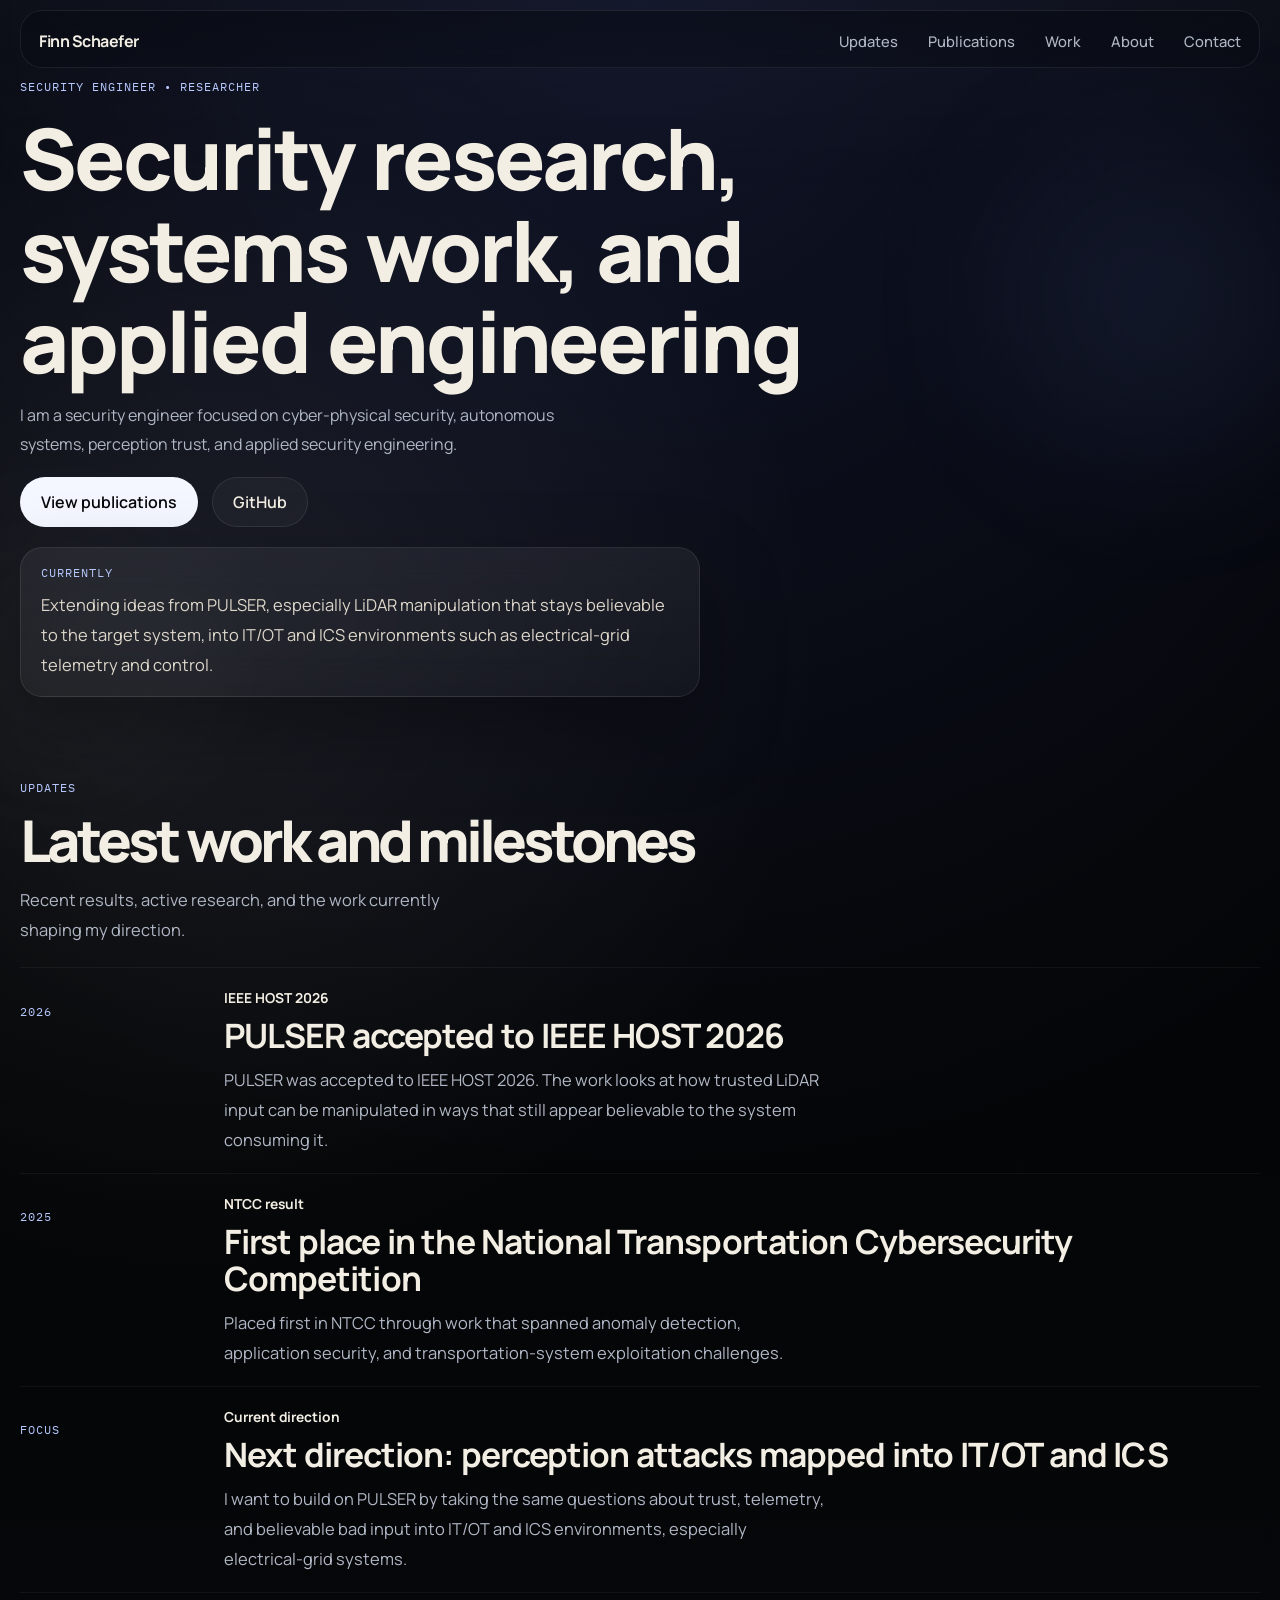
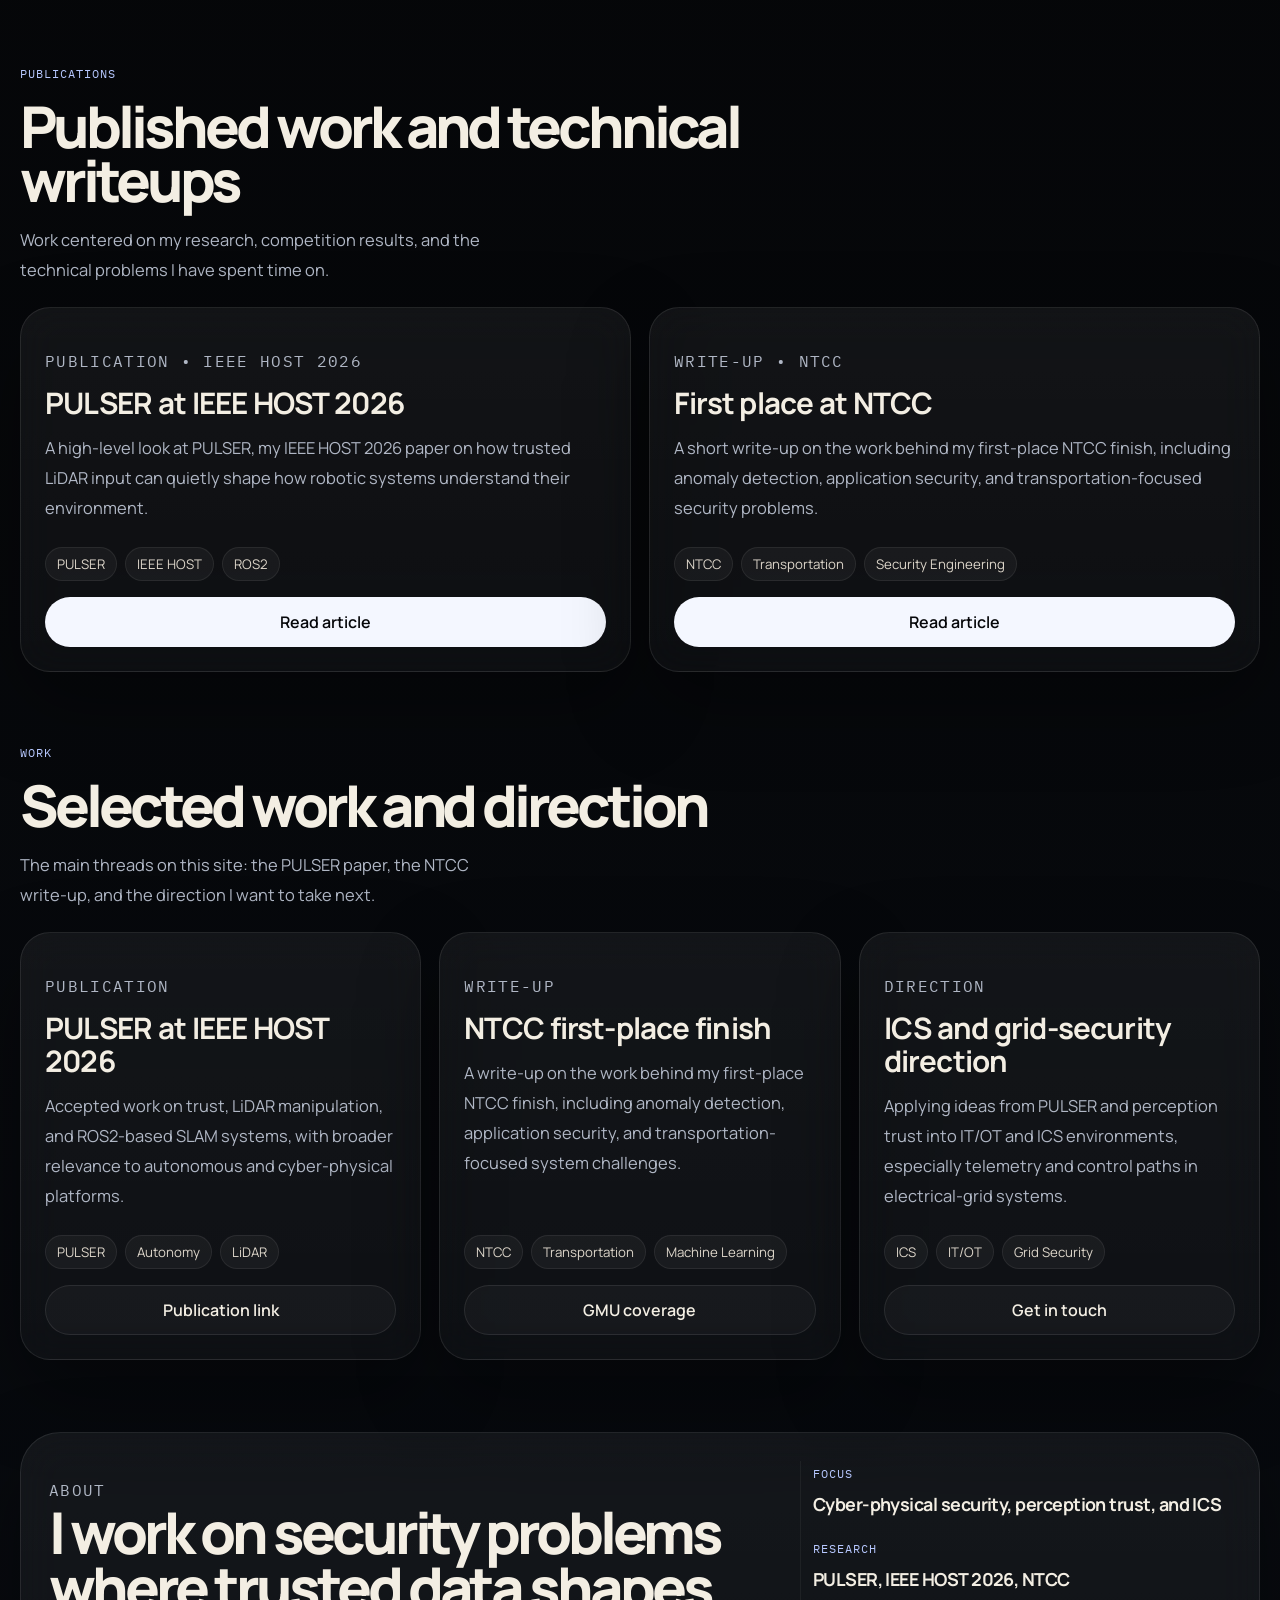
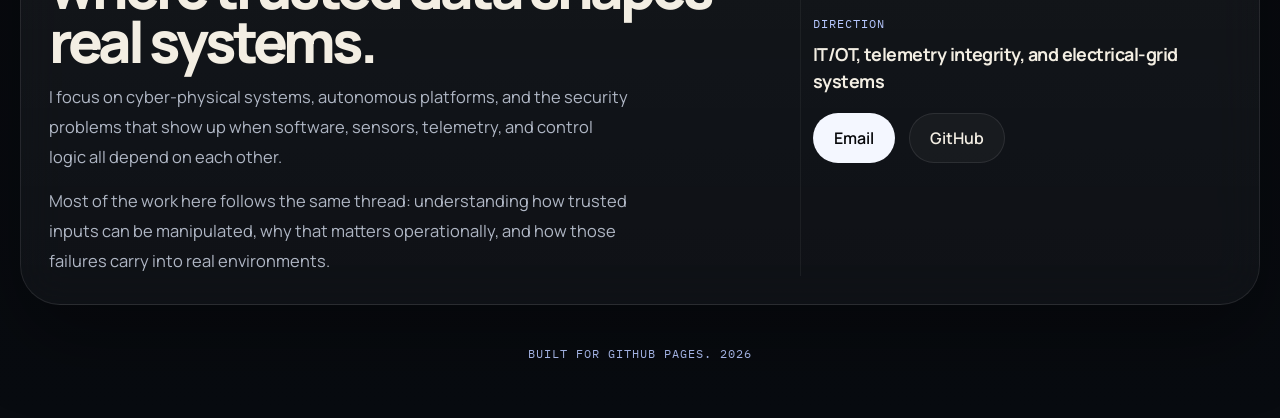
==== index.html @ ecce7f85 "fix!" ====
<!DOCTYPE html>
<html lang="en">
<head>
  <meta charset="UTF-8">
  <meta name="viewport" content="width=device-width, initial-scale=1.0">
  <meta
    name="description"
    content="Finn Schaefer publishes work on cyber-physical security, autonomous systems, perception trust, and applied security engineering."
  >
  <meta name="theme-color" content="#050608">
  <title>Finn Schaefer</title>
  <link rel="preconnect" href="https://fonts.googleapis.com">
  <link rel="preconnect" href="https://fonts.gstatic.com" crossorigin>
  <link
    href="https://fonts.googleapis.com/css2?family=IBM+Plex+Mono:wght@400;500&amp;family=Manrope:wght@400;500;600;700;800&amp;display=swap"
    rel="stylesheet"
  >
  <link rel="stylesheet" href="styles.css">
</head>
<body>
  <div class="ambient ambient-one" aria-hidden="true"></div>
  <div class="ambient ambient-two" aria-hidden="true"></div>

  <div class="site-shell">
    <header class="site-header">
      <a class="brand" href="#top" aria-label="Finn Schaefer home">Finn Schaefer</a>
      <nav class="site-nav" aria-label="Primary">
        <a href="#updates">Updates</a>
        <a href="#publications">Publications</a>
        <a href="#work">Work</a>
        <a href="#about">About</a>
        <a href="#contact">Contact</a>
      </nav>
    </header>

    <main id="top" tabindex="-1">
      <section class="hero" data-reveal>
        <p class="eyebrow">Security engineer • researcher</p>
        <h1>Security research, systems work, and applied engineering</h1>
        <p class="lede">
          I am a security engineer focused on cyber-physical security, autonomous systems, perception trust,
          and applied security engineering.
        </p>
        <div class="hero-actions">
          <a class="button button-primary" href="#publications">View publications</a>
          <a
            class="button button-secondary"
            href="https://github.com/FinnSchaefer"
            target="_blank"
            rel="noreferrer"
          >
            GitHub
          </a>
        </div>
        <div class="hero-note">
          <span class="hero-note-label">Currently</span>
          <p>Extending ideas from PULSER, especially LiDAR manipulation that stays believable to the target system, into IT/OT and ICS environments such as electrical-grid telemetry and control.</p>
        </div>
      </section>

      <section class="section-block" id="updates" data-reveal>
        <div class="section-intro">
          <p class="eyebrow">Updates</p>
          <h2>Latest work and milestones</h2>
          <p class="section-copy">
            Recent results, active research, and the work currently shaping my direction.
          </p>
        </div>
        <div class="updates-list" id="updates-list" aria-live="polite"></div>
      </section>

      <section class="section-block" id="publications" data-reveal>
        <div class="section-intro">
          <p class="eyebrow">Publications</p>
          <h2>Published work and technical writeups</h2>
          <p class="section-copy">
            Work centered on my research, competition results, and the technical problems I have spent time on.
          </p>
        </div>
        <div class="posts-grid" id="posts-list"></div>
      </section>

      <section class="section-block" id="work" data-reveal>
        <div class="section-intro">
          <p class="eyebrow">Work</p>
          <h2>Selected work and direction</h2>
          <p class="section-copy">
            The main threads on this site: the PULSER paper, the NTCC write-up, and the direction I want to take next.
          </p>
        </div>
        <div class="projects-grid" id="projects-list"></div>
      </section>

      <section class="profile-card" id="about" data-reveal>
        <div class="profile-copy">
          <p class="eyebrow">About</p>
          <h2>I work on security problems where trusted data shapes real systems.</h2>
          <p>
            I focus on cyber-physical systems, autonomous platforms, and the security problems that show up
            when software, sensors, telemetry, and control logic all depend on each other.
          </p>
          <p>
            Most of the work here follows the same thread: understanding how trusted inputs can be manipulated,
            why that matters operationally, and how those failures carry into real environments.
          </p>
        </div>

        <aside class="profile-panel" id="contact">
          <div class="profile-stack">
            <div>
              <span class="stack-label">Focus</span>
              <strong>Cyber-physical security, perception trust, and ICS</strong>
            </div>
            <div>
              <span class="stack-label">Research</span>
              <strong>PULSER, IEEE HOST 2026, NTCC</strong>
            </div>
            <div>
              <span class="stack-label">Direction</span>
              <strong>IT/OT, telemetry integrity, and electrical-grid systems</strong>
            </div>
          </div>
          <div class="contact-actions">
            <a
              class="button button-primary"
              href="mailto:finn@hadronsecurity.com"
            >
              Email
            </a>
            <a class="button button-secondary" href="https://github.com/FinnSchaefer" target="_blank" rel="noreferrer">
              GitHub
            </a>
          </div>
        </aside>
      </section>
    </main>

    <footer class="site-footer">
      <p>Built for GitHub Pages. <span id="year"></span></p>
    </footer>
  </div>

  <dialog class="post-dialog" id="post-dialog">
    <div class="dialog-close-row">
      <button class="dialog-close" id="dialog-close" type="button" aria-label="Close article">Close</button>
    </div>
    <article class="dialog-article">
      <p class="dialog-meta" id="dialog-meta"></p>
      <h3 id="dialog-title"></h3>
      <div id="dialog-body"></div>
      <div class="dialog-actions" id="dialog-actions"></div>
    </article>
  </dialog>

  <script src="script.js"></script>
</body>
</html>
---- styles.css ----
:root {
  color-scheme: dark;
  --bg: #050608;
  --bg-soft: #0b0d11;
  --surface: rgba(255, 255, 255, 0.045);
  --surface-strong: rgba(255, 255, 255, 0.07);
  --line: rgba(255, 255, 255, 0.09);
  --line-soft: rgba(255, 255, 255, 0.05);
  --text: #f3eee3;
  --muted: #b0b7c5;
  --muted-strong: #ddd6ca;
  --accent: #b7c8ff;
  --shadow: 0 32px 80px rgba(0, 0, 0, 0.34);
  --radius: 30px;
  --radius-lg: 40px;
  --max-width: 1120px;
}

* {
  box-sizing: border-box;
}

html {
  scroll-behavior: smooth;
}

body,
button,
input,
textarea,
select {
  -webkit-font-smoothing: antialiased;
  text-rendering: optimizeLegibility;
}

body {
  margin: 0;
  min-height: 100vh;
  background:
    radial-gradient(circle at top center, rgba(100, 123, 255, 0.14), transparent 32%),
    radial-gradient(circle at 15% 18%, rgba(255, 255, 255, 0.08), transparent 20%),
    linear-gradient(180deg, #020304 0%, #050608 40%, #080b10 100%);
  color: var(--text);
  font-family: "Manrope", sans-serif;
}

body::before {
  content: "";
  position: fixed;
  inset: 0;
  background: linear-gradient(180deg, rgba(255, 255, 255, 0.025), transparent 22%);
  pointer-events: none;
}

a,
button {
  transition:
    transform 180ms ease,
    background-color 180ms ease,
    border-color 180ms ease,
    color 180ms ease,
    box-shadow 180ms ease,
    opacity 180ms ease;
}

:focus-visible {
  outline: 2px solid var(--accent);
  outline-offset: 4px;
}

section,
aside,
main {
  scroll-margin-top: 88px;
}

.ambient {
  position: fixed;
  z-index: 0;
  border-radius: 999px;
  filter: blur(80px);
  pointer-events: none;
  opacity: 0.5;
}

.ambient-one {
  top: 140px;
  right: -40px;
  width: 320px;
  height: 320px;
  background: rgba(116, 144, 255, 0.16);
}

.ambient-two {
  top: 520px;
  left: -80px;
  width: 280px;
  height: 280px;
  background: rgba(255, 255, 255, 0.08);
}

.site-shell {
  position: relative;
  z-index: 1;
  width: min(calc(100% - 40px), 1280px);
  margin: 0 auto;
  padding: 0 0 36px;
}

.site-header {
  position: sticky;
  top: 10px;
  z-index: 20;
  display: flex;
  align-items: center;
  justify-content: space-between;
  gap: 32px;
  padding: 14px 18px 10px;
  margin-bottom: 0;
  background: linear-gradient(180deg, rgba(7, 10, 18, 0.56), rgba(7, 10, 18, 0.34));
  border: 1px solid rgba(255, 255, 255, 0.08);
  border-radius: 22px;
  backdrop-filter: blur(22px);
  -webkit-backdrop-filter: blur(22px);
}

.brand {
  color: var(--text);
  font-size: 1rem;
  font-weight: 700;
  letter-spacing: -0.03em;
  text-decoration: none;
}

.site-nav {
  display: flex;
  flex-wrap: wrap;
  gap: 30px;
  justify-content: flex-end;
  margin-left: auto;
}

.site-nav a {
  color: var(--muted);
  font-size: 0.92rem;
  font-weight: 500;
  padding: 6px 0;
  text-decoration: none;
}

.site-nav a:hover,
.site-nav a:focus-visible {
  color: var(--text);
}

main {
  display: grid;
  gap: 72px;
}

.hero {
  padding: clamp(4px, 1.8vw, 20px) 0 10px;
}

.eyebrow,
.update-date,
.post-meta,
.project-meta,
.dialog-meta,
.stack-label,
.hero-note-label,
.site-footer {
  color: var(--accent);
  font-family: "IBM Plex Mono", monospace;
  font-size: 0.78rem;
  letter-spacing: 0.08em;
  text-transform: uppercase;
}

.eyebrow {
  margin: 0 0 18px;
}

.hero h1,
.section-intro h2,
.profile-copy h2 {
  margin: 0;
  letter-spacing: -0.07em;
  line-height: 0.94;
  font-weight: 800;
}

.hero h1 {
  max-width: 14.5ch;
  font-size: clamp(2.9rem, 7.4vw, 5.3rem);
  line-height: 1.08;
  letter-spacing: -0.035em;
  word-spacing: 0.04em;
}

.lede,
.section-copy,
.profile-copy p,
#dialog-body p,
.hero-note p,
.update-copy p,
.post-card p,
.project-card p {
  color: var(--muted);
  font-size: 1.03rem;
  line-height: 1.82;
}

.lede {
  max-width: 54ch;
  margin: 14px 0 0;
  font-size: 1rem;
}

.hero-actions,
.contact-actions {
  display: flex;
  flex-wrap: wrap;
  gap: 14px;
  margin-top: 18px;
}

.hero-note,
.profile-card,
.post-card,
.project-card,
.post-dialog {
  background: linear-gradient(180deg, rgba(255, 255, 255, 0.055), rgba(255, 255, 255, 0.03));
  border: 1px solid var(--line);
  box-shadow: var(--shadow);
}

.hero-note {
  max-width: 680px;
  margin-top: 20px;
  padding: 16px 20px;
  border-radius: 22px;
  backdrop-filter: blur(20px);
}

.hero-note-label {
  display: block;
  margin-bottom: 10px;
}

.hero-note p {
  margin: 0;
  color: var(--muted-strong);
}

.button,
.post-link,
.project-link,
.dialog-close {
  display: inline-flex;
  align-items: center;
  justify-content: center;
  padding: 13px 20px;
  border: 1px solid transparent;
  border-radius: 999px;
  font: inherit;
  font-weight: 600;
  text-decoration: none;
  cursor: pointer;
}

.button:hover,
.button:focus-visible,
.post-link:hover,
.post-link:focus-visible,
.project-link:hover,
.project-link:focus-visible,
.dialog-close:hover,
.dialog-close:focus-visible {
  transform: translateY(-2px);
}

.button-primary,
.post-link {
  background: #f4f7ff;
  color: #06070a;
}

.button-primary:hover,
.post-link:hover {
  box-shadow: 0 18px 40px rgba(255, 255, 255, 0.12);
}

.button-secondary,
.project-link,
.dialog-close {
  background: rgba(255, 255, 255, 0.035);
  border-color: var(--line);
  color: var(--text);
}

.section-block {
  display: grid;
  gap: 22px;
}

.section-intro {
  max-width: 720px;
}

.section-intro h2,
.profile-copy h2 {
  font-size: clamp(2rem, 4.8vw, 3.6rem);
}

.section-copy {
  margin: 18px 0 0;
  max-width: 46ch;
}

.updates-list {
  display: grid;
}

.update-item {
  display: grid;
  grid-template-columns: 180px minmax(0, 1fr);
  gap: 24px;
  padding: 18px 0;
  border-top: 1px solid var(--line-soft);
}

.update-item:last-child {
  border-bottom: 1px solid var(--line-soft);
}

.update-date {
  padding-top: 4px;
}

.update-copy h3,
.post-card h3,
.project-card h3 {
  margin: 0;
  letter-spacing: -0.028em;
  line-height: 1.12;
  word-spacing: 0.015em;
}

.update-label {
  display: inline-block;
  margin-bottom: 10px;
  color: var(--text);
  font-size: 0.86rem;
  font-weight: 700;
}

.update-copy h3 {
  font-size: clamp(1.45rem, 2.8vw, 2.1rem);
}

.update-copy p {
  max-width: 60ch;
  margin: 10px 0 0;
}

.posts-grid,
.projects-grid {
  display: grid;
  gap: 18px;
}

.posts-grid {
  grid-template-columns: repeat(2, minmax(0, 1fr));
}

.projects-grid {
  grid-template-columns: repeat(3, minmax(0, 1fr));
}

.post-card,
.project-card {
  display: flex;
  flex-direction: column;
  justify-content: space-between;
  min-height: 270px;
  padding: 24px;
  border-radius: var(--radius);
  backdrop-filter: blur(20px);
}

.post-card,
.project-card-link {
  cursor: pointer;
}

.post-card:hover,
.post-card:focus-visible,
.project-card-link:hover,
.project-card-link:focus-visible {
  border-color: rgba(255, 255, 255, 0.16);
  transform: translateY(-2px);
}

.post-card h3,
.project-card h3 {
  margin-top: 10px;
  font-size: 1.85rem;
}

.post-card p,
.project-card p {
  margin: 14px 0 0;
}

.post-footer,
.project-footer {
  display: grid;
  gap: 16px;
  margin-top: 24px;
}

.post-tags,
.project-tags {
  display: flex;
  flex-wrap: wrap;
  gap: 8px;
}

.post-tags span,
.project-tags span {
  padding: 7px 11px;
  border-radius: 999px;
  background: rgba(255, 255, 255, 0.045);
  border: 1px solid rgba(255, 255, 255, 0.07);
  color: var(--muted-strong);
  font-size: 0.83rem;
}

.profile-card {
  display: grid;
  grid-template-columns: minmax(0, 1.25fr) minmax(280px, 0.75fr);
  gap: 32px;
  padding: 28px;
  border-radius: var(--radius-lg);
  backdrop-filter: blur(22px);
}

.profile-copy p {
  max-width: 58ch;
  margin: 14px 0 0;
}

.profile-panel {
  padding-left: 12px;
  border-left: 1px solid var(--line-soft);
}

.profile-stack {
  display: grid;
  gap: 18px;
}

.profile-stack strong {
  display: block;
  margin-top: 8px;
  font-size: 1.12rem;
  line-height: 1.5;
  letter-spacing: -0.03em;
}

.site-footer {
  padding: 28px 0 8px;
  text-align: center;
}

.post-dialog {
  width: min(720px, calc(100% - 24px));
  max-height: min(84vh, 900px);
  padding: 0;
  background: #0d1117;
  border: 1px solid rgba(255, 255, 255, 0.1);
  border-radius: 30px;
  box-shadow: 0 36px 90px rgba(0, 0, 0, 0.72);
  overflow: auto;
}

.post-dialog::backdrop {
  background: rgba(3, 4, 7, 0.92);
}

.dialog-close-row {
  display: flex;
  justify-content: flex-end;
  padding: 12px 12px 0;
}

.dialog-article {
  padding: 4px 26px 24px;
}

#dialog-title {
  margin: 0;
  max-width: 14ch;
  font-size: clamp(1.6rem, 3.1vw, 2.45rem);
  line-height: 1.05;
  letter-spacing: -0.05em;
  font-weight: 750;
}

#dialog-body {
  color: var(--muted-strong);
  margin-top: 14px;
}

#dialog-body p {
  margin: 0.82rem 0 0;
  color: var(--muted-strong);
  font-size: 1rem;
  line-height: 1.72;
}

.dialog-actions {
  display: flex;
  justify-content: flex-start;
  margin-top: 20px;
  padding-top: 8px;
}

.dialog-link {
  min-width: 220px;
}

[data-reveal] {
  opacity: 0;
  transform: translateY(24px);
  transition:
    opacity 700ms ease,
    transform 700ms ease;
}

[data-reveal].is-visible {
  opacity: 1;
  transform: translateY(0);
}

@media (max-width: 980px) {
  main {
    gap: 60px;
  }

  .posts-grid,
  .projects-grid,
  .profile-card,
  .update-item {
    grid-template-columns: 1fr;
  }

  .profile-panel {
    padding-left: 0;
    border-left: 0;
    border-top: 1px solid var(--line-soft);
    padding-top: 24px;
  }

  .projects-grid {
    grid-template-columns: repeat(2, minmax(0, 1fr));
  }
}

@media (max-width: 720px) {
  .site-shell {
    width: min(calc(100% - 20px), var(--max-width));
    padding-top: 0;
  }

  .site-header {
    position: relative;
    top: 0;
    display: grid;
    gap: 10px;
    padding: 10px 14px 8px;
    margin-bottom: 12px;
  }

  .brand {
    font-size: 0.96rem;
  }

  .site-nav {
    gap: 10px;
    overflow-x: auto;
    padding: 2px 0 6px;
    scrollbar-width: none;
    flex-wrap: nowrap;
    justify-content: flex-start;
  }

  .site-nav::-webkit-scrollbar {
    display: none;
  }

  .site-nav a {
    white-space: nowrap;
    font-size: 0.84rem;
    padding: 8px 0;
  }

  .hero {
    padding: 10px 0 6px;
  }

  .hero h1 {
    max-width: 11.8ch;
    font-size: clamp(2.45rem, 10.4vw, 3.45rem);
    line-height: 1.06;
    word-spacing: 0.02em;
  }

  .eyebrow,
  .update-date,
  .post-meta,
  .project-meta,
  .dialog-meta,
  .stack-label,
  .hero-note-label,
  .site-footer {
    font-size: 0.72rem;
    letter-spacing: 0.07em;
  }

  .lede,
  .section-copy,
  .profile-copy p,
  #dialog-body p,
  .hero-note p,
  .update-copy p,
  .post-card p,
  .project-card p {
    font-size: 0.96rem;
    line-height: 1.72;
  }

  .hero-actions,
  .contact-actions {
    gap: 10px;
  }

  .hero-actions .button,
  .contact-actions .button {
    width: 100%;
  }

  .section-block {
    gap: 18px;
  }

  .section-intro h2,
  .profile-copy h2 {
    font-size: clamp(1.75rem, 8vw, 2.5rem);
    line-height: 1.02;
  }

  .update-item {
    gap: 10px;
    padding: 14px 0;
  }

  .update-date {
    padding-top: 0;
  }

  .update-copy h3 {
    font-size: 1.28rem;
    line-height: 1.12;
  }

  .posts-grid,
  .projects-grid {
    grid-template-columns: 1fr;
    gap: 14px;
  }

  .post-card,
  .project-card {
    min-height: auto;
  }

  .post-card,
  .project-card,
  .profile-card,
  .hero-note {
    padding: 18px;
    border-radius: 24px;
  }

  .post-card h3,
  .project-card h3 {
    font-size: 1.5rem;
    line-height: 1.08;
  }

  .post-footer,
  .project-footer {
    gap: 14px;
    margin-top: 20px;
  }

  .post-link,
  .project-link {
    width: 100%;
  }

  .profile-card {
    gap: 22px;
  }

  .profile-stack {
    gap: 16px;
  }

  .profile-stack strong {
    font-size: 1rem;
  }

  .dialog-article {
    padding: 4px 20px 20px;
  }

  .dialog-link {
    width: 100%;
  }
}

@media (max-width: 460px) {
  .site-shell {
    width: min(calc(100% - 16px), var(--max-width));
  }

  .hero h1 {
    font-size: clamp(2.2rem, 10vw, 3rem);
  }

  .button,
  .post-link,
  .project-link,
  .dialog-close {
    padding: 12px 16px;
  }

  .post-tags span,
  .project-tags span {
    font-size: 0.78rem;
    padding: 6px 10px;
  }

  .post-dialog {
    width: min(100% - 12px, 720px);
    border-radius: 22px;
  }
}

@media (prefers-reduced-motion: reduce) {
  html {
    scroll-behavior: auto;
  }

  *,
  *::before,
  *::after {
    animation: none !important;
    transition: none !important;
  }

  [data-reveal] {
    opacity: 1;
    transform: none;
  }
}
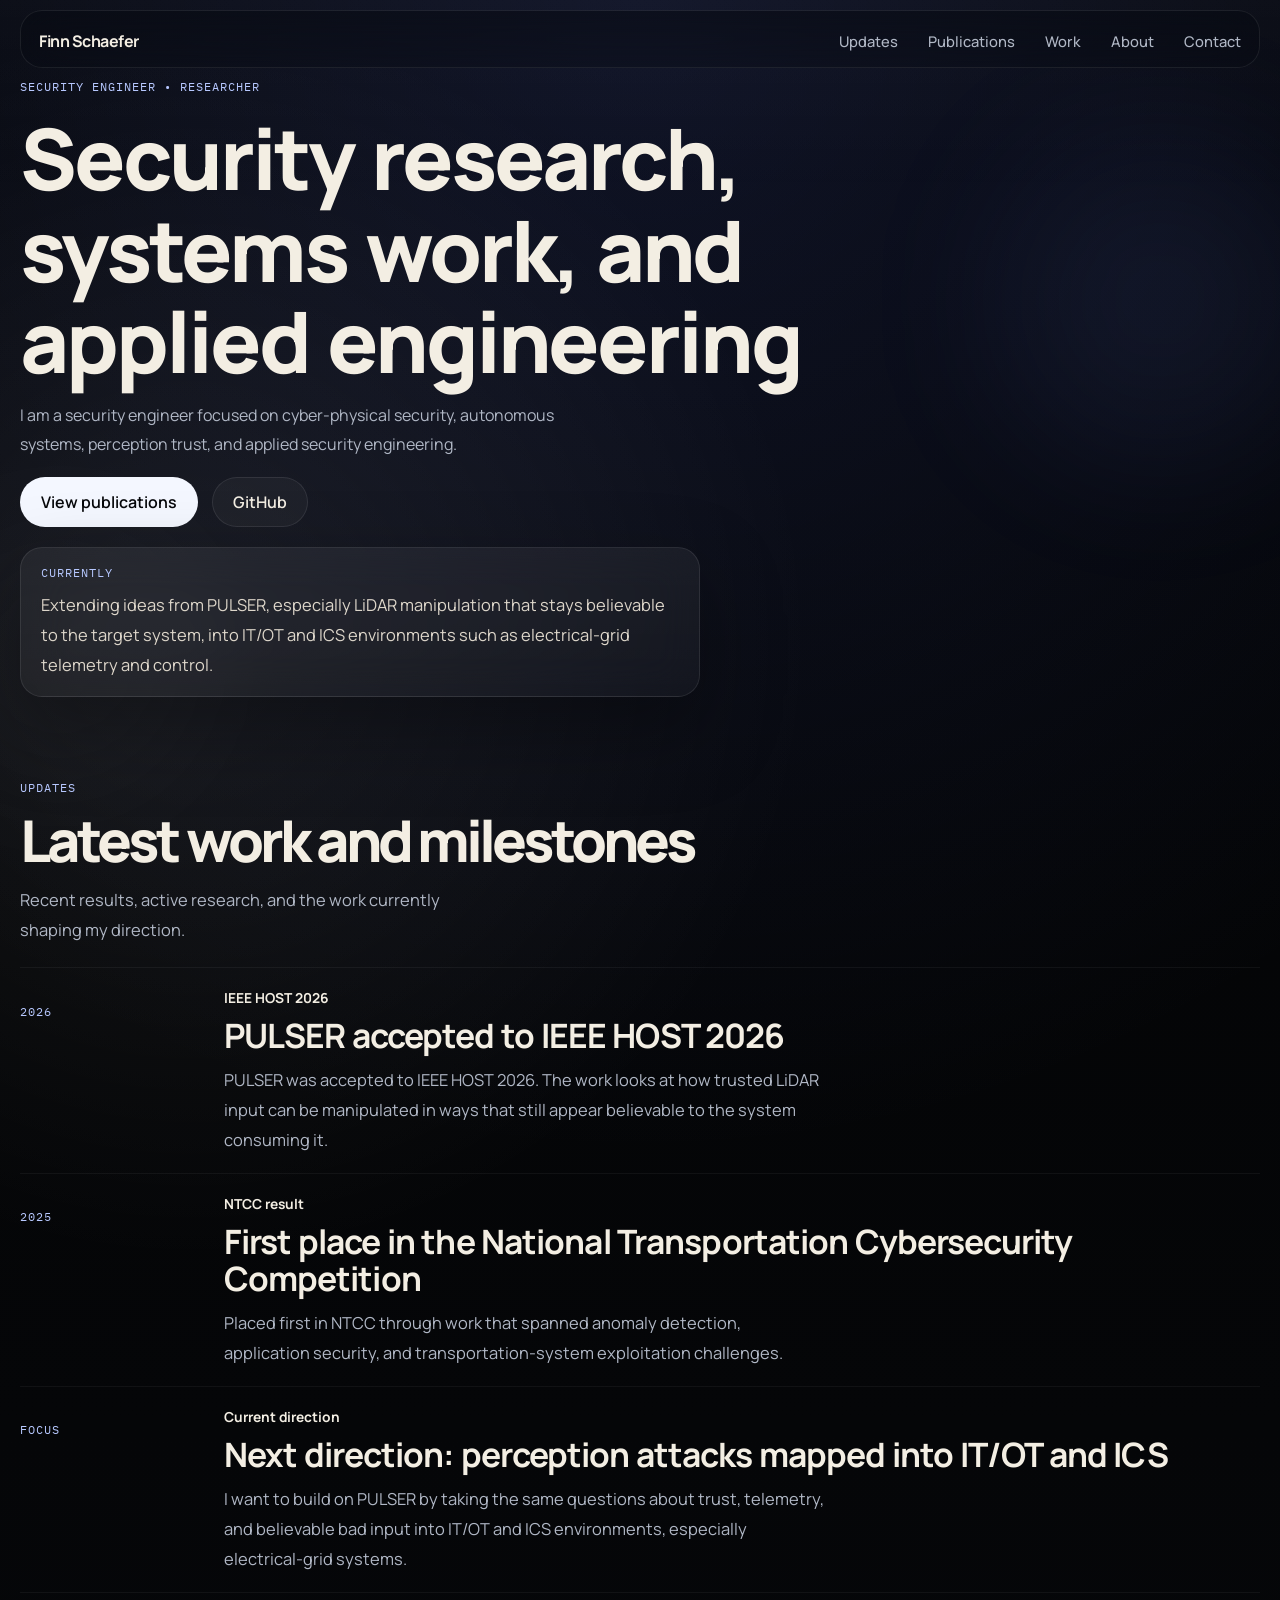
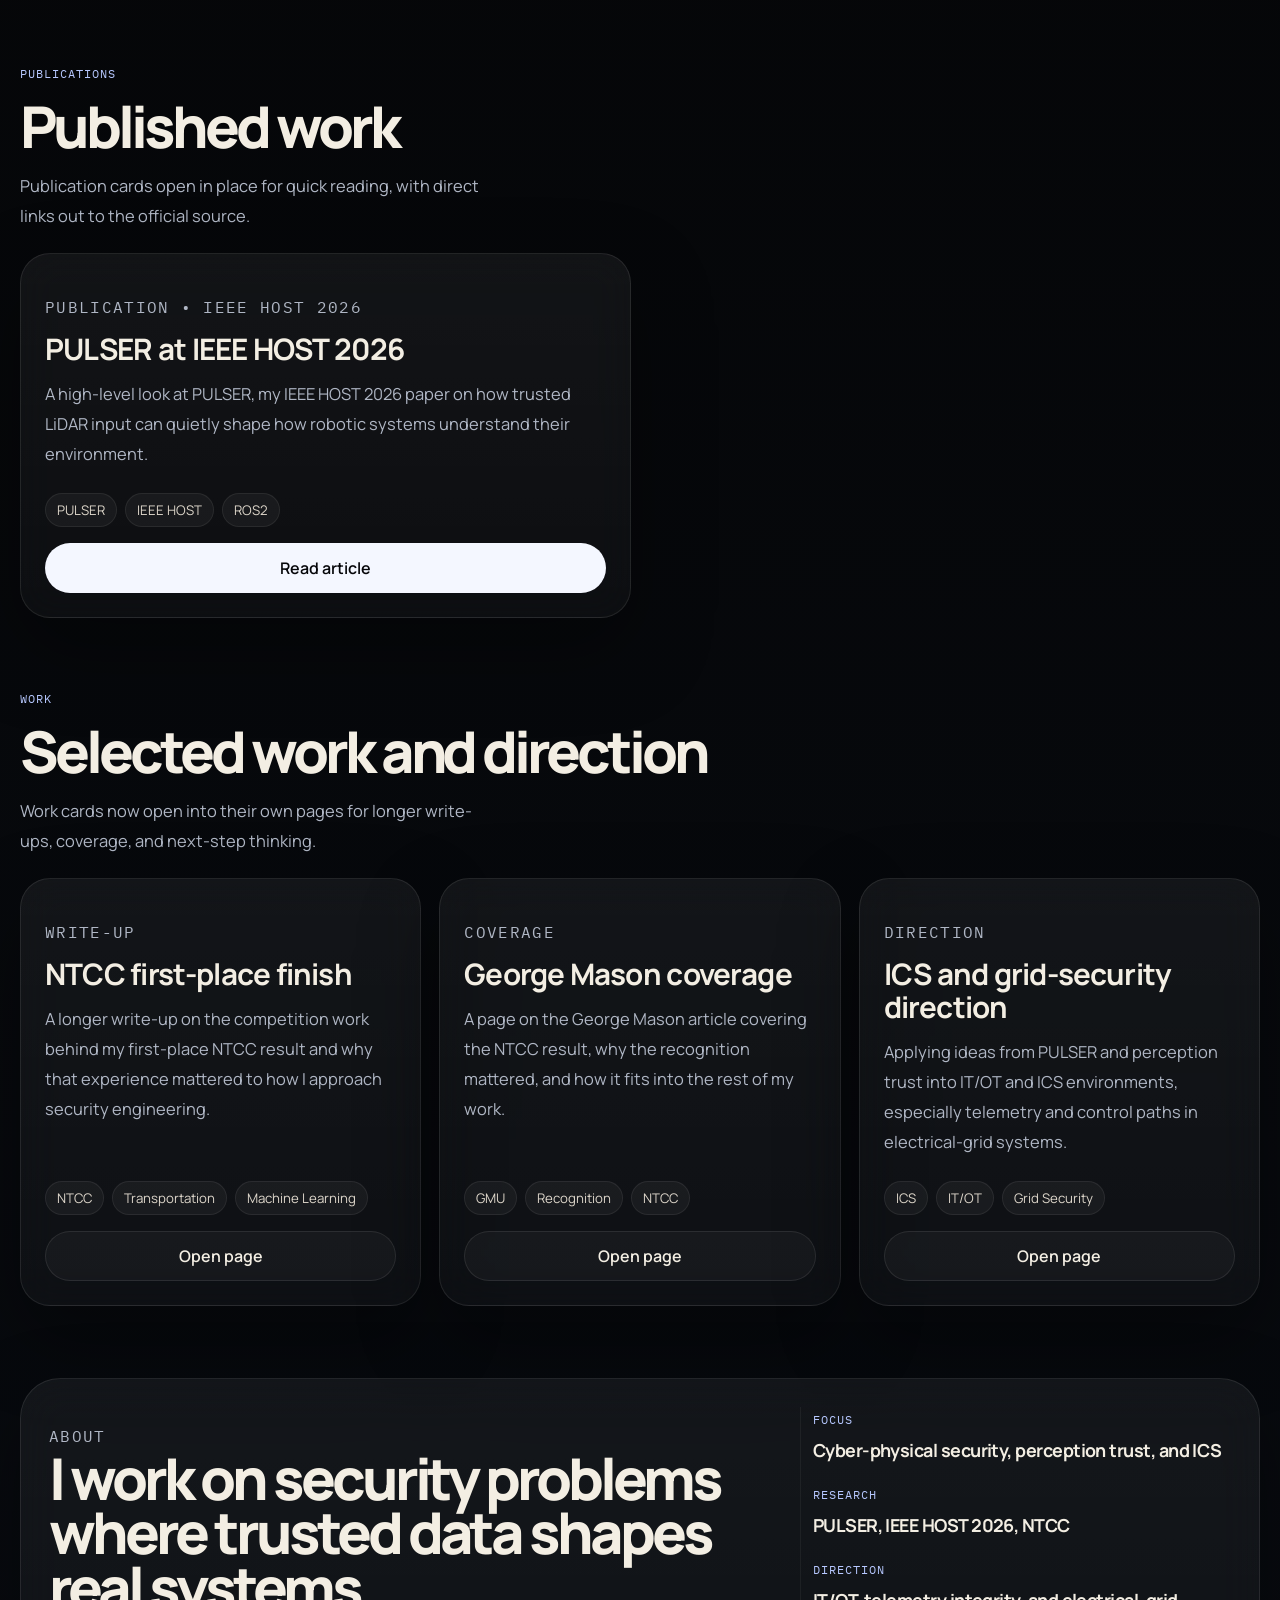
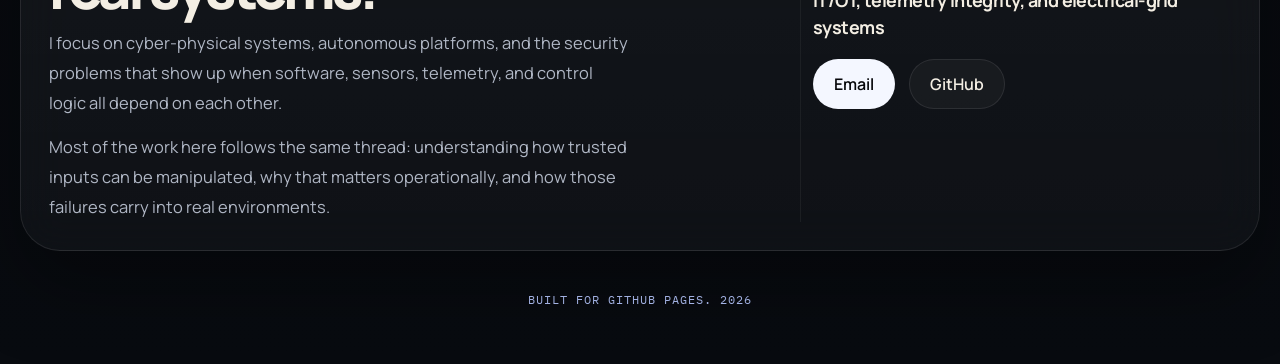
==== commit acd4449c: "updates" ====
--- a/index.html
+++ b/index.html
@@ -72,9 +72,9 @@
       <section class="section-block" id="publications" data-reveal>
         <div class="section-intro">
           <p class="eyebrow">Publications</p>
-          <h2>Published work and technical writeups</h2>
+          <h2>Published work</h2>
           <p class="section-copy">
-            Work centered on my research, competition results, and the technical problems I have spent time on.
+            Publication cards open in place for quick reading, with direct links out to the official source.
           </p>
         </div>
         <div class="posts-grid" id="posts-list"></div>
@@ -85,7 +85,7 @@
           <p class="eyebrow">Work</p>
           <h2>Selected work and direction</h2>
           <p class="section-copy">
-            The main threads on this site: the PULSER paper, the NTCC write-up, and the direction I want to take next.
+            Work cards now open into their own pages for longer write-ups, coverage, and next-step thinking.
           </p>
         </div>
         <div class="projects-grid" id="projects-list"></div>
--- a/styles.css
+++ b/styles.css
@@ -531,6 +531,66 @@
   min-width: 220px;
 }
 
+.article-page .site-shell {
+  padding-top: 10px;
+}
+
+.article-shell {
+  display: grid;
+  gap: 28px;
+  padding-top: 16px;
+}
+
+.article-panel {
+  padding: clamp(24px, 4vw, 42px);
+  border: 1px solid var(--line);
+  border-radius: var(--radius-lg);
+  background: linear-gradient(180deg, rgba(255, 255, 255, 0.055), rgba(255, 255, 255, 0.03));
+  box-shadow: var(--shadow);
+}
+
+.article-kicker {
+  margin: 0 0 14px;
+}
+
+.article-title {
+  max-width: 13ch;
+  margin: 0;
+  font-size: clamp(2.5rem, 6vw, 4.6rem);
+  line-height: 1;
+  letter-spacing: -0.05em;
+  font-weight: 800;
+}
+
+.article-lede {
+  max-width: 60ch;
+  margin: 18px 0 0;
+  color: var(--muted-strong);
+  font-size: 1.12rem;
+  line-height: 1.75;
+}
+
+.article-body {
+  display: grid;
+  gap: 18px;
+  margin-top: 28px;
+}
+
+.article-body p {
+  max-width: 68ch;
+  margin: 0;
+  color: var(--muted);
+  font-size: 1.02rem;
+  line-height: 1.84;
+}
+
+.article-actions {
+  display: flex;
+  flex-wrap: wrap;
+  gap: 14px;
+  margin-top: 32px;
+}
+
 [data-reveal] {
   opacity: 0;
   transform: translateY(24px);
@@ -686,10 +746,35 @@
     min-height: auto;
   }
 
+  .article-shell {
+    padding-top: 10px;
+  }
+
+  .article-title {
+    max-width: 100%;
+    font-size: clamp(2rem, 8vw, 3rem);
+    line-height: 1.04;
+  }
+
+  .article-lede {
+    font-size: 1rem;
+    line-height: 1.68;
+  }
+
+  .article-body {
+    gap: 16px;
+    margin-top: 22px;
+  }
+
+  .article-actions .button {
+    width: 100%;
+  }
+
   .post-card,
   .project-card,
   .profile-card,
-  .hero-note {
+  .hero-note,
+  .article-panel {
     padding: 18px;
     border-radius: 24px;
   }
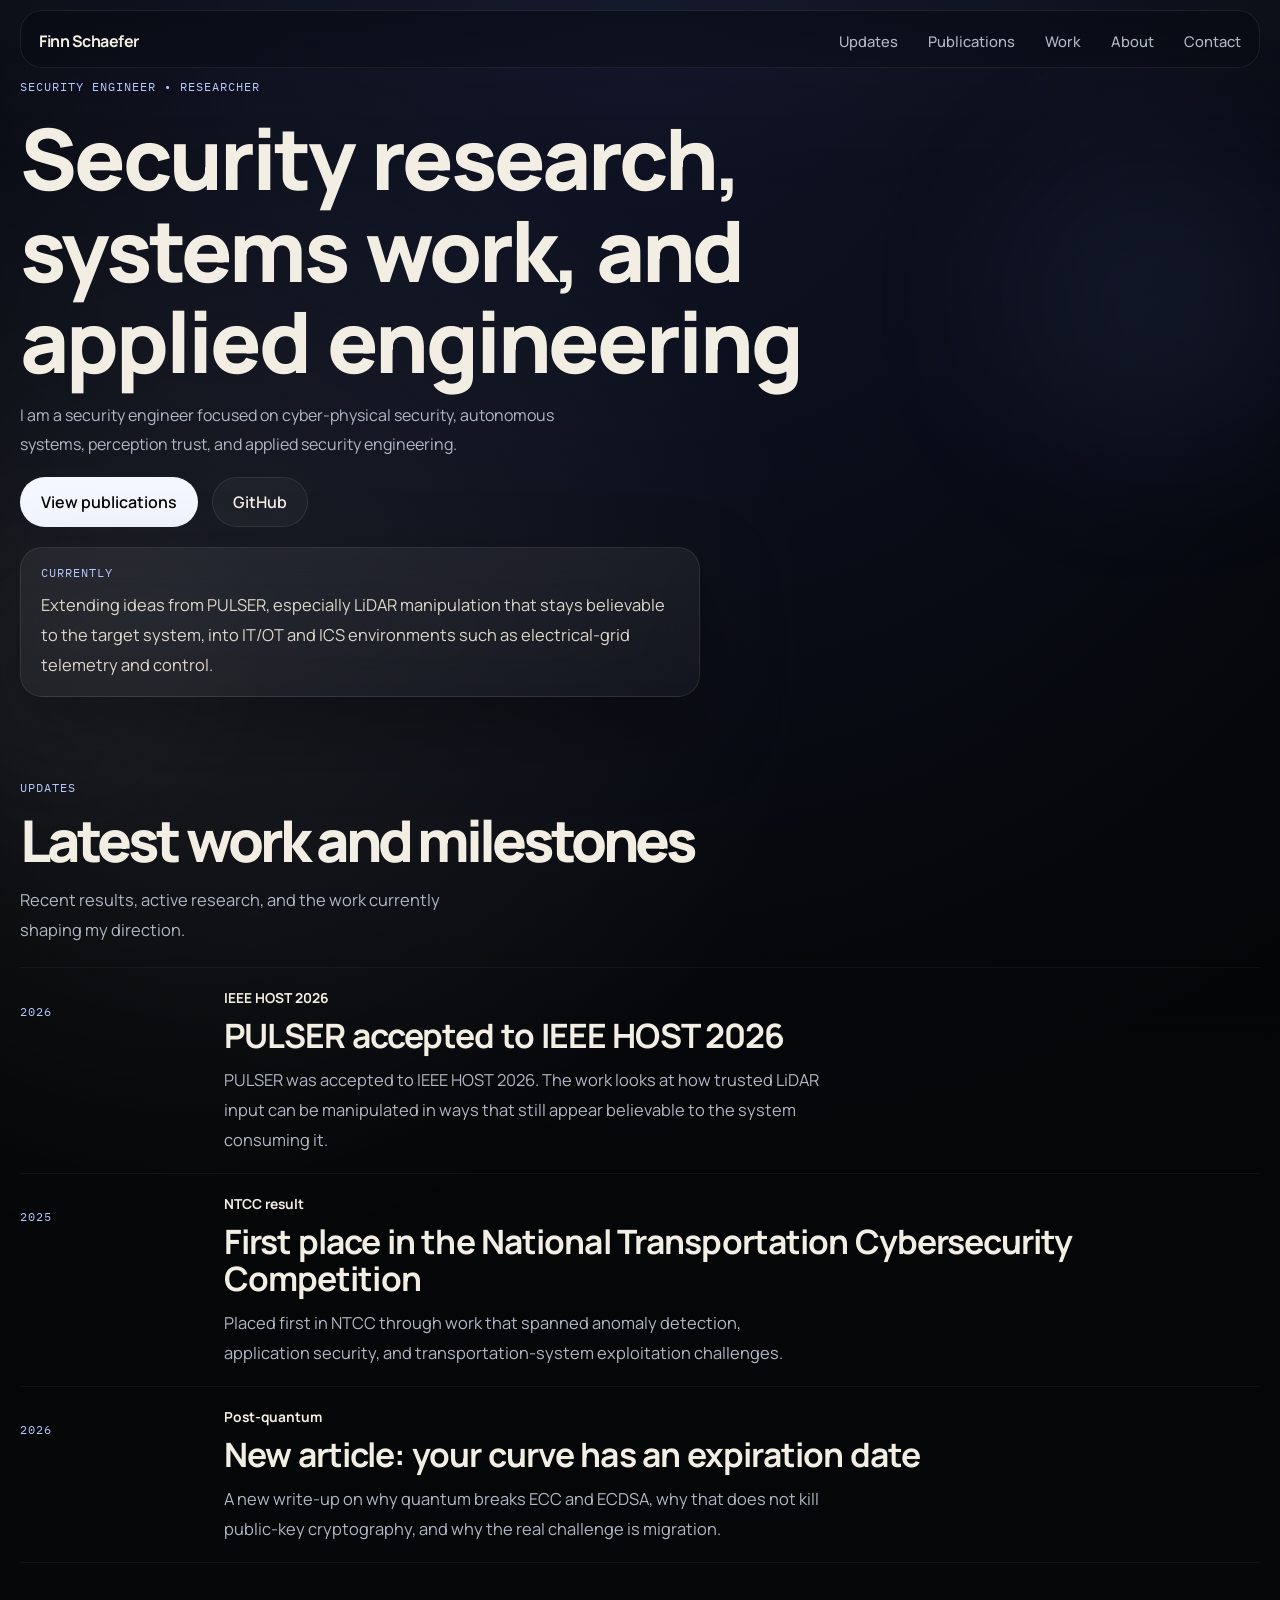
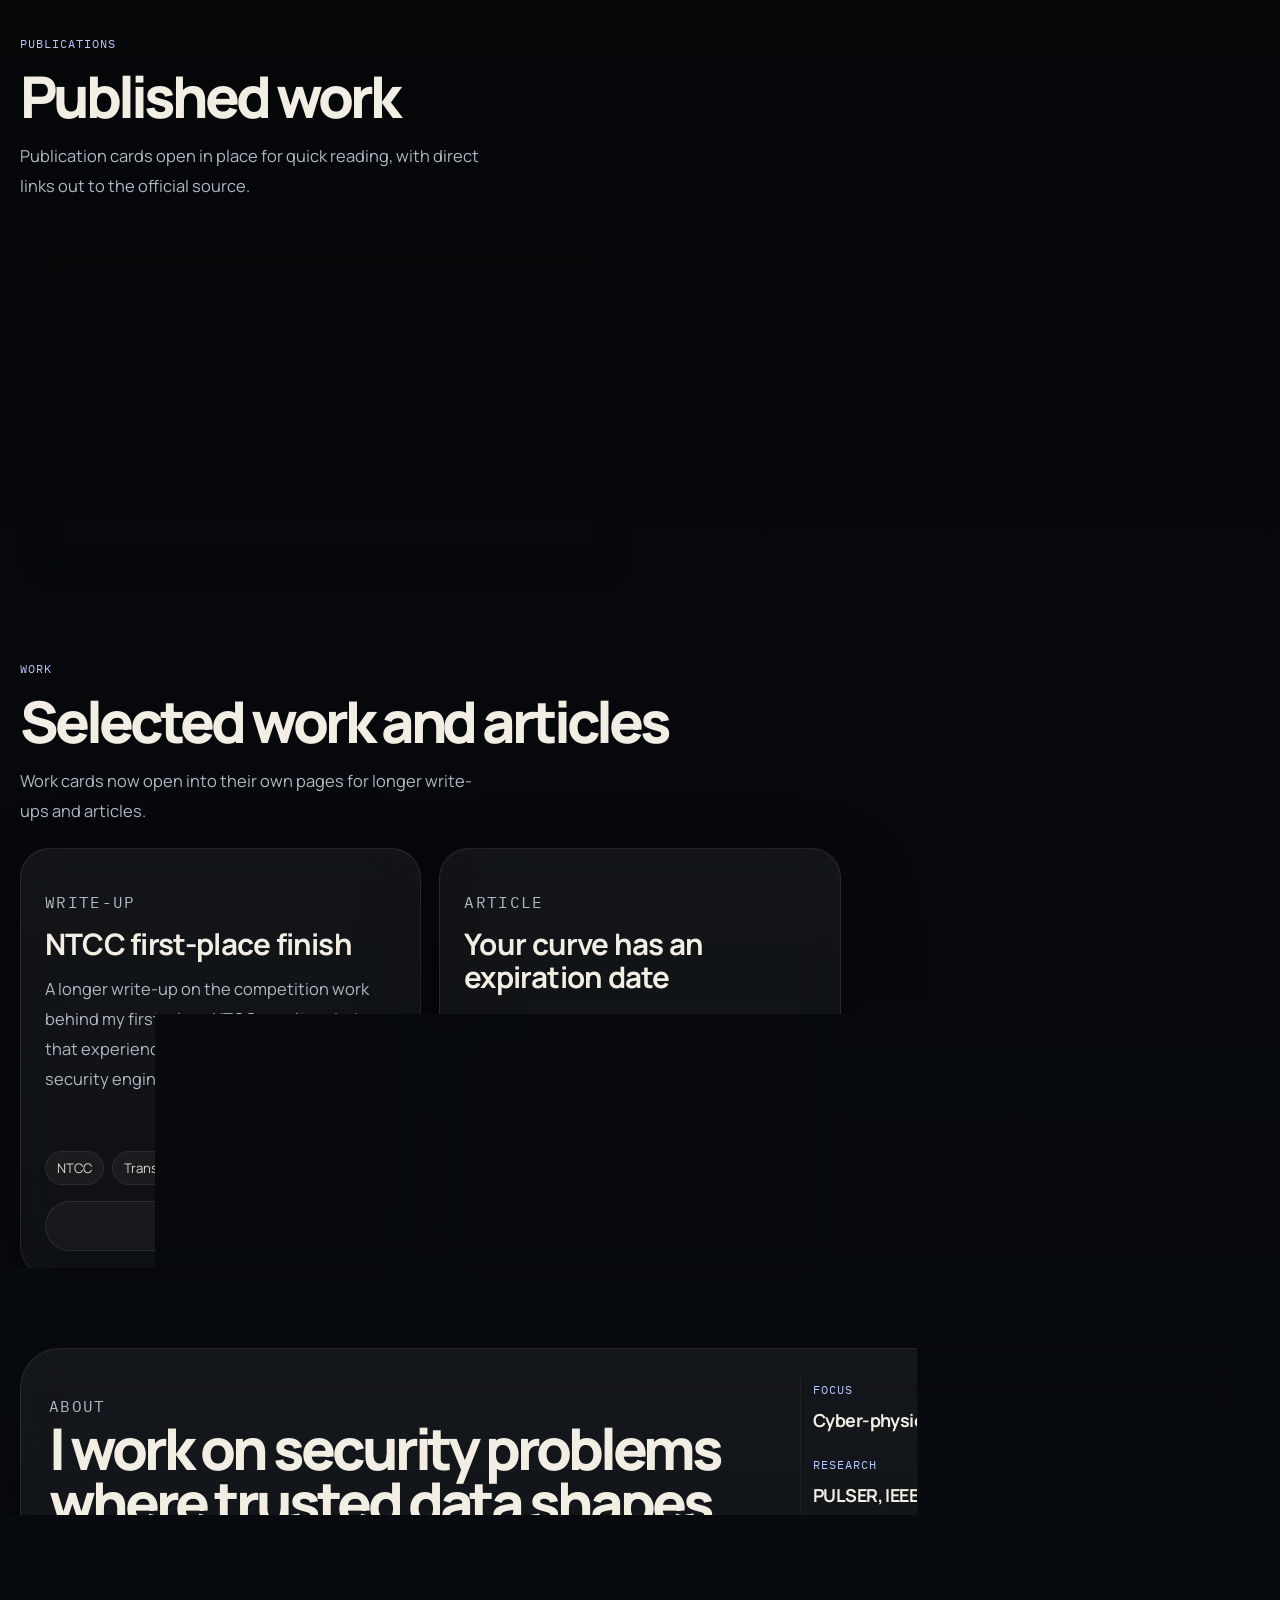
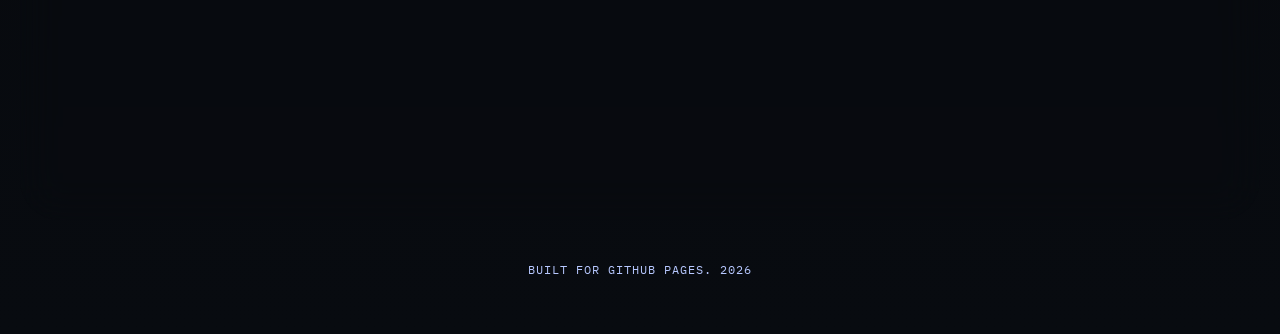
==== commit 9b21ffcc: "fix/updates" ====
--- a/index.html
+++ b/index.html
@@ -83,9 +83,9 @@
       <section class="section-block" id="work" data-reveal>
         <div class="section-intro">
           <p class="eyebrow">Work</p>
-          <h2>Selected work and direction</h2>
+          <h2>Selected work and articles</h2>
           <p class="section-copy">
-            Work cards now open into their own pages for longer write-ups, coverage, and next-step thinking.
+            Work cards now open into their own pages for longer write-ups and articles.
           </p>
         </div>
         <div class="projects-grid" id="projects-list"></div>
--- a/styles.css
+++ b/styles.css
@@ -584,6 +584,64 @@
   line-height: 1.84;
 }
 
+.article-body h2 {
+  max-width: 24ch;
+  margin: 10px 0 2px;
+  color: var(--text);
+  font-size: clamp(1.3rem, 2.5vw, 1.8rem);
+  line-height: 1.08;
+  letter-spacing: -0.03em;
+}
+
+.article-body ul {
+  max-width: 68ch;
+  margin: 2px 0 0;
+  padding-left: 1.2rem;
+  color: var(--muted);
+  display: grid;
+  gap: 10px;
+}
+
+.article-body li {
+  line-height: 1.7;
+}
+
+.article-body a {
+  color: var(--text);
+  text-decoration-color: rgba(243, 238, 227, 0.34);
+  text-underline-offset: 0.18em;
+}
+
+.article-equation {
+  max-width: 68ch;
+  margin: 4px 0;
+  padding: 16px 18px;
+  border: 1px solid var(--line-soft);
+  border-radius: 20px;
+  background: rgba(255, 255, 255, 0.03);
+  overflow-x: auto;
+}
+
+.article-notes {
+  max-width: 68ch;
+  margin-top: 12px;
+  padding-top: 24px;
+  border-top: 1px solid var(--line-soft);
+}
+
+.article-notes h2 {
+  margin-top: 0;
+}
+
+.katex,
+.katex-display {
+  color: var(--text);
+}
+
+.katex-display {
+  margin: 0;
+}
+
 .article-actions {
   display: flex;
   flex-wrap: wrap;
@@ -766,6 +824,15 @@
     margin-top: 22px;
   }
 
+  .article-body h2 {
+    font-size: 1.24rem;
+  }
+
+  .article-equation {
+    padding: 14px 16px;
+    border-radius: 18px;
+  }
+
   .article-actions .button {
     width: 100%;
   }
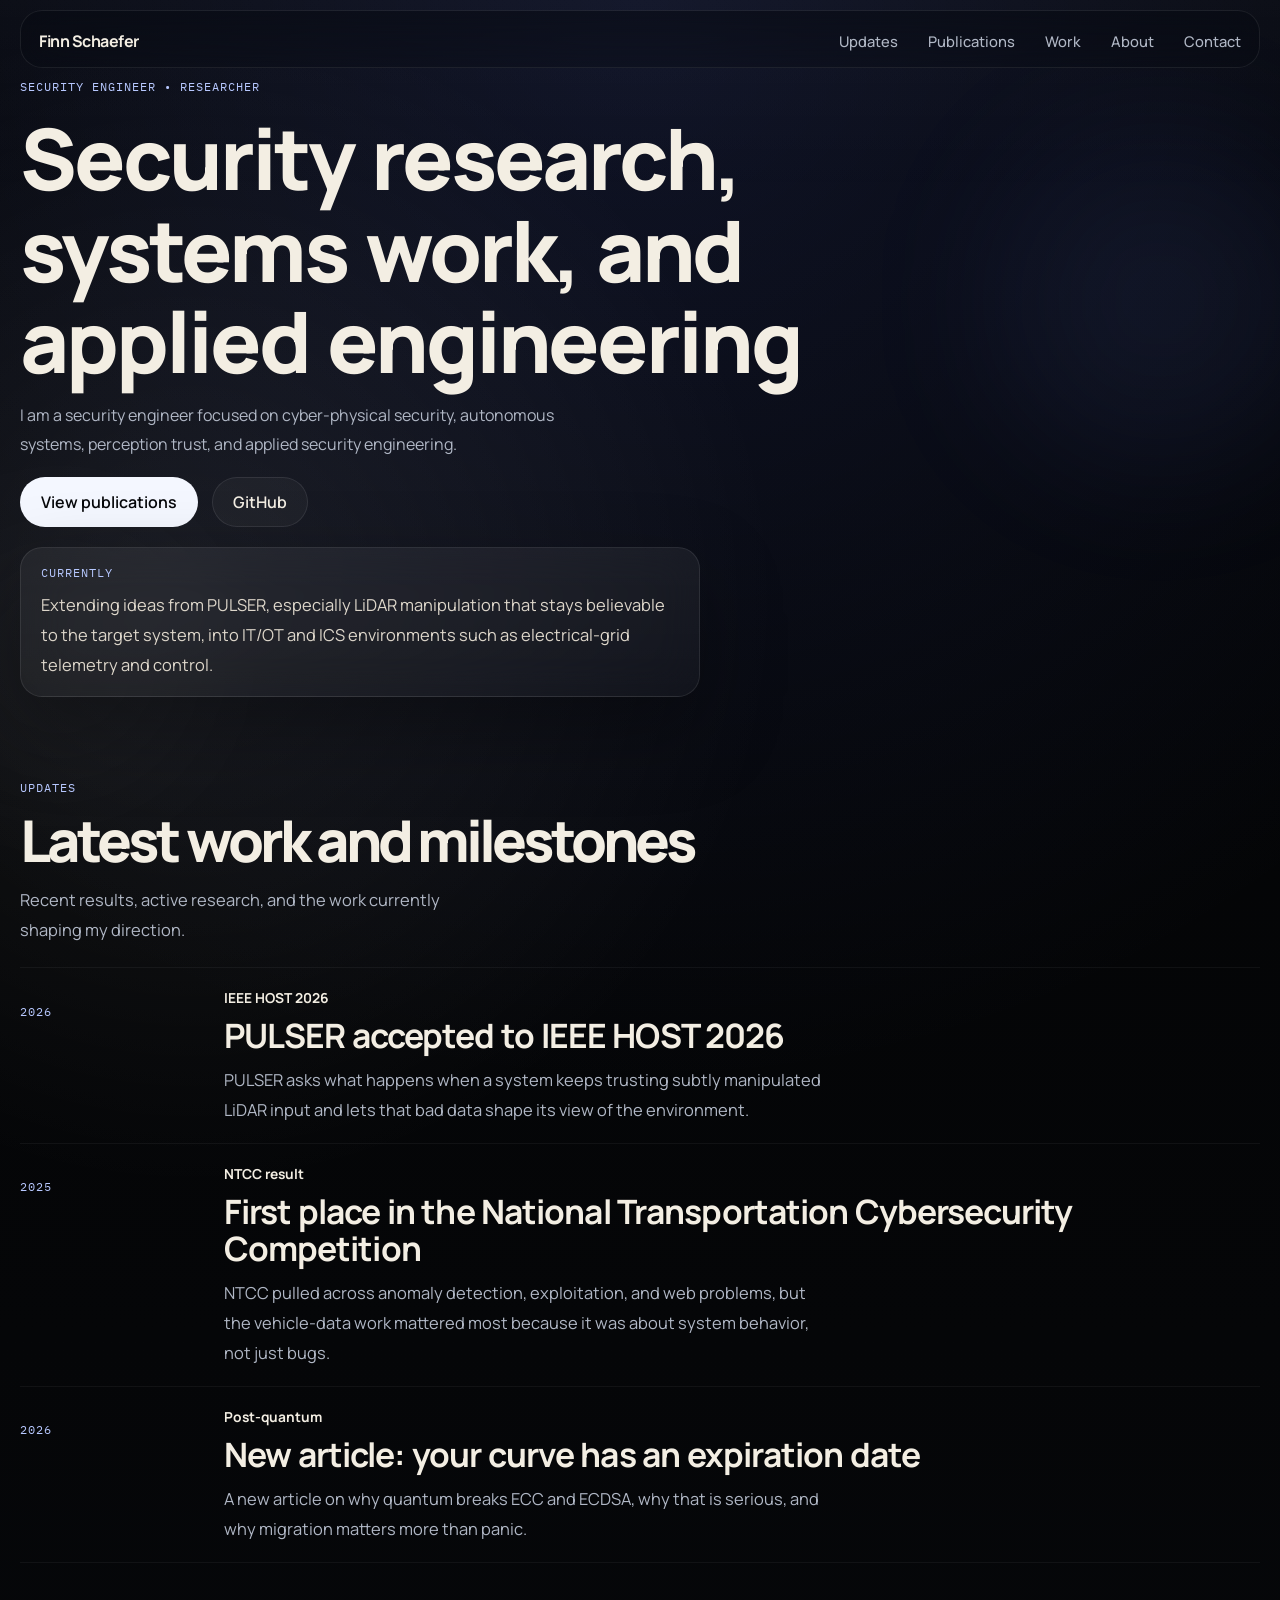
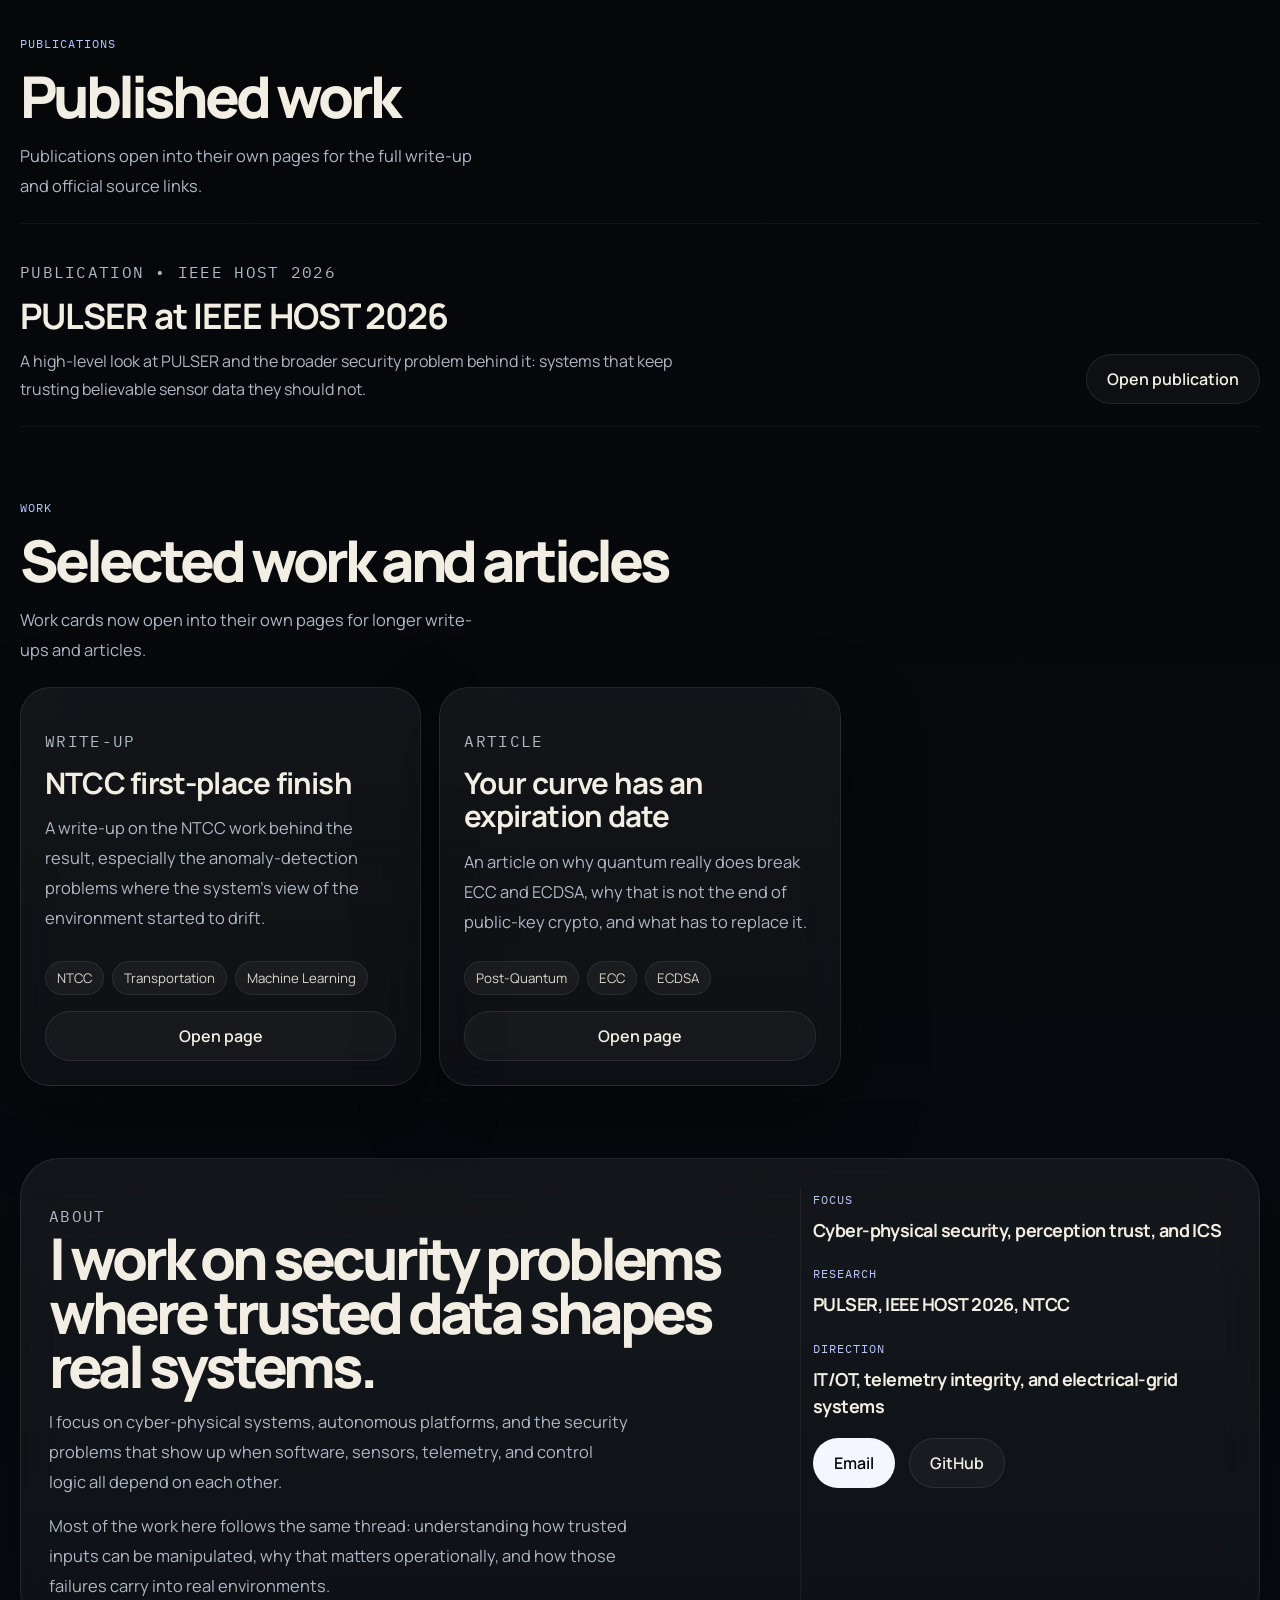
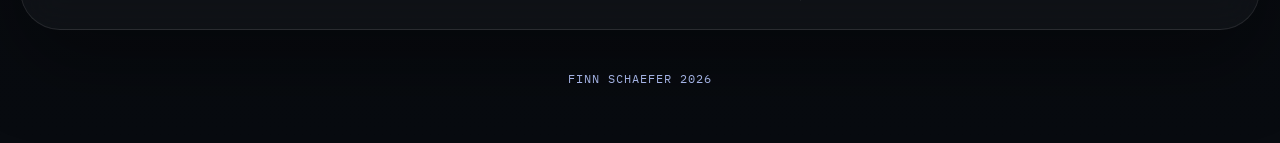
==== commit 3e7a9071: "updates" ====
--- a/index.html
+++ b/index.html
@@ -74,10 +74,10 @@
           <p class="eyebrow">Publications</p>
           <h2>Published work</h2>
           <p class="section-copy">
-            Publication cards open in place for quick reading, with direct links out to the official source.
+            Publications open into their own pages for the full write-up and official source links.
           </p>
         </div>
-        <div class="posts-grid" id="posts-list"></div>
+        <div class="publications-list" id="posts-list"></div>
       </section>
 
       <section class="section-block" id="work" data-reveal>
@@ -136,21 +136,9 @@
     </main>
 
     <footer class="site-footer">
-      <p>Built for GitHub Pages. <span id="year"></span></p>
+      <p>Finn Schaefer <span id="year"></span></p>
     </footer>
   </div>
-
-  <dialog class="post-dialog" id="post-dialog">
-    <div class="dialog-close-row">
-      <button class="dialog-close" id="dialog-close" type="button" aria-label="Close article">Close</button>
-    </div>
-    <article class="dialog-article">
-      <p class="dialog-meta" id="dialog-meta"></p>
-      <h3 id="dialog-title"></h3>
-      <div id="dialog-body"></div>
-      <div class="dialog-actions" id="dialog-actions"></div>
-    </article>
-  </dialog>
 
   <script src="script.js"></script>
 </body>
--- a/styles.css
+++ b/styles.css
@@ -370,6 +370,10 @@
   gap: 18px;
 }
 
+.publications-list {
+  display: grid;
+}
+
 .posts-grid {
   grid-template-columns: repeat(2, minmax(0, 1fr));
 }
@@ -389,6 +393,60 @@
   backdrop-filter: blur(20px);
 }
 
+.publication-item {
+  display: grid;
+  grid-template-columns: minmax(0, 1fr) auto;
+  gap: 24px;
+  align-items: end;
+  padding: 22px 0;
+  border-top: 1px solid var(--line-soft);
+  color: inherit;
+  text-decoration: none;
+}
+
+.publication-item:last-child {
+  border-bottom: 1px solid var(--line-soft);
+}
+
+.publication-item:hover,
+.publication-item:focus-visible {
+  border-color: rgba(255, 255, 255, 0.12);
+}
+
+.publication-copy h3 {
+  margin: 10px 0 0;
+  letter-spacing: -0.028em;
+  line-height: 1.08;
+  word-spacing: 0.015em;
+  font-size: clamp(1.6rem, 3vw, 2.2rem);
+}
+
+.publication-copy p {
+  max-width: 66ch;
+  margin: 12px 0 0;
+  color: var(--muted);
+  font-size: 1rem;
+  line-height: 1.8;
+}
+
+.publication-open {
+  display: inline-flex;
+  align-items: center;
+  justify-content: center;
+  min-width: 168px;
+  padding: 13px 20px;
+  border: 1px solid var(--line);
+  border-radius: 999px;
+  background: rgba(255, 255, 255, 0.035);
+  color: var(--text);
+  font-weight: 600;
+}
+
+.publication-item:hover .publication-open,
+.publication-item:focus-visible .publication-open {
+  transform: translateY(-2px);
+}
+
 .post-card,
 .project-card-link {
   cursor: pointer;
@@ -554,7 +612,7 @@
 }
 
 .article-title {
-  max-width: 13ch;
+  max-width: 16ch;
   margin: 0;
   font-size: clamp(2.5rem, 6vw, 4.6rem);
   line-height: 1;
@@ -563,7 +621,7 @@
 }
 
 .article-lede {
-  max-width: 60ch;
+  max-width: 72ch;
   margin: 18px 0 0;
   color: var(--muted-strong);
   font-size: 1.12rem;
@@ -577,7 +635,7 @@
 }
 
 .article-body p {
-  max-width: 68ch;
+  max-width: 78ch;
   margin: 0;
   color: var(--muted);
   font-size: 1.02rem;
@@ -585,7 +643,7 @@
 }
 
 .article-body h2 {
-  max-width: 24ch;
+  max-width: 30ch;
   margin: 10px 0 2px;
   color: var(--text);
   font-size: clamp(1.3rem, 2.5vw, 1.8rem);
@@ -594,7 +652,7 @@
 }
 
 .article-body ul {
-  max-width: 68ch;
+  max-width: 78ch;
   margin: 2px 0 0;
   padding-left: 1.2rem;
   color: var(--muted);
@@ -613,7 +671,7 @@
 }
 
 .article-equation {
-  max-width: 68ch;
+  max-width: 78ch;
   margin: 4px 0;
   padding: 16px 18px;
   border: 1px solid var(--line-soft);
@@ -623,7 +681,7 @@
 }
 
 .article-notes {
-  max-width: 68ch;
+  max-width: 78ch;
   margin-top: 12px;
   padding-top: 24px;
   border-top: 1px solid var(--line-soft);
@@ -799,6 +857,27 @@
     gap: 14px;
   }
 
+  .publication-item {
+    grid-template-columns: 1fr;
+    gap: 16px;
+    align-items: start;
+    padding: 16px 0;
+  }
+
+  .publication-copy h3 {
+    font-size: 1.4rem;
+    line-height: 1.1;
+  }
+
+  .publication-copy p {
+    font-size: 0.96rem;
+    line-height: 1.72;
+  }
+
+  .publication-open {
+    width: 100%;
+  }
+
   .post-card,
   .project-card {
     min-height: auto;
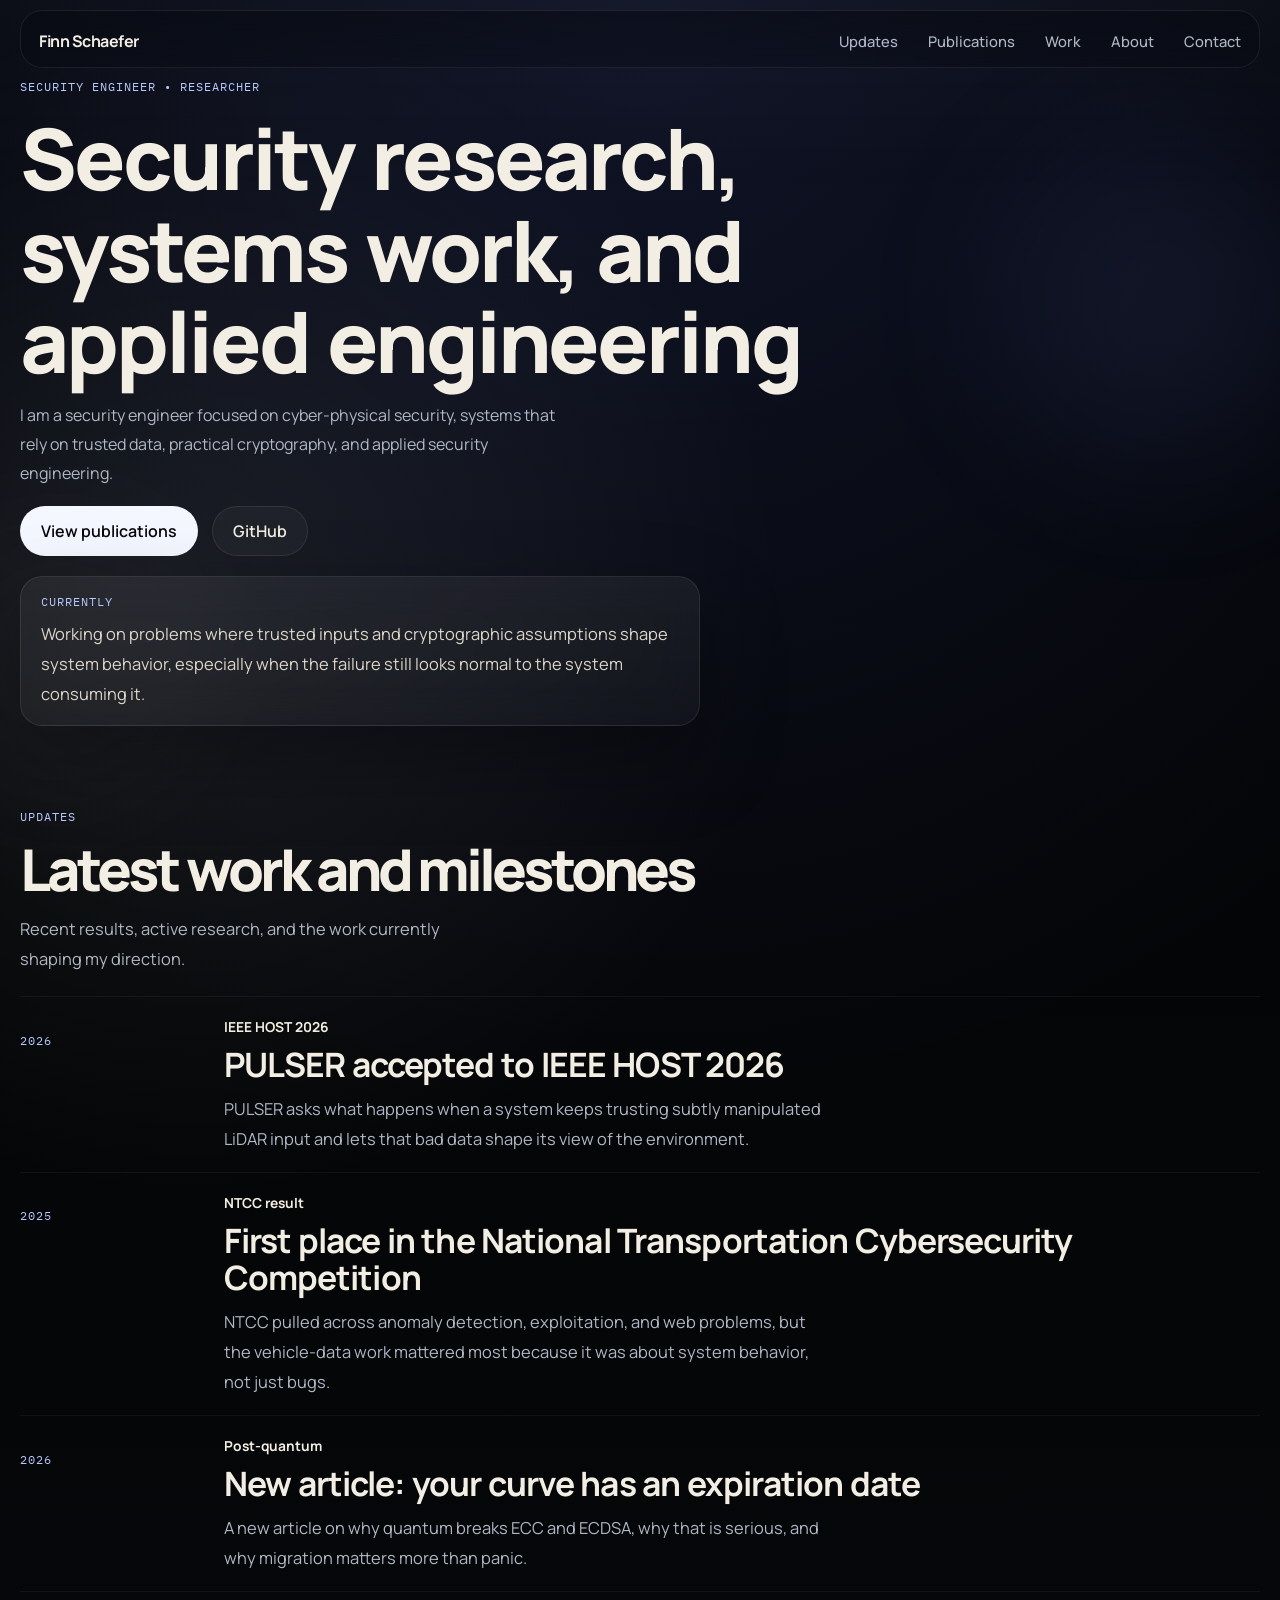
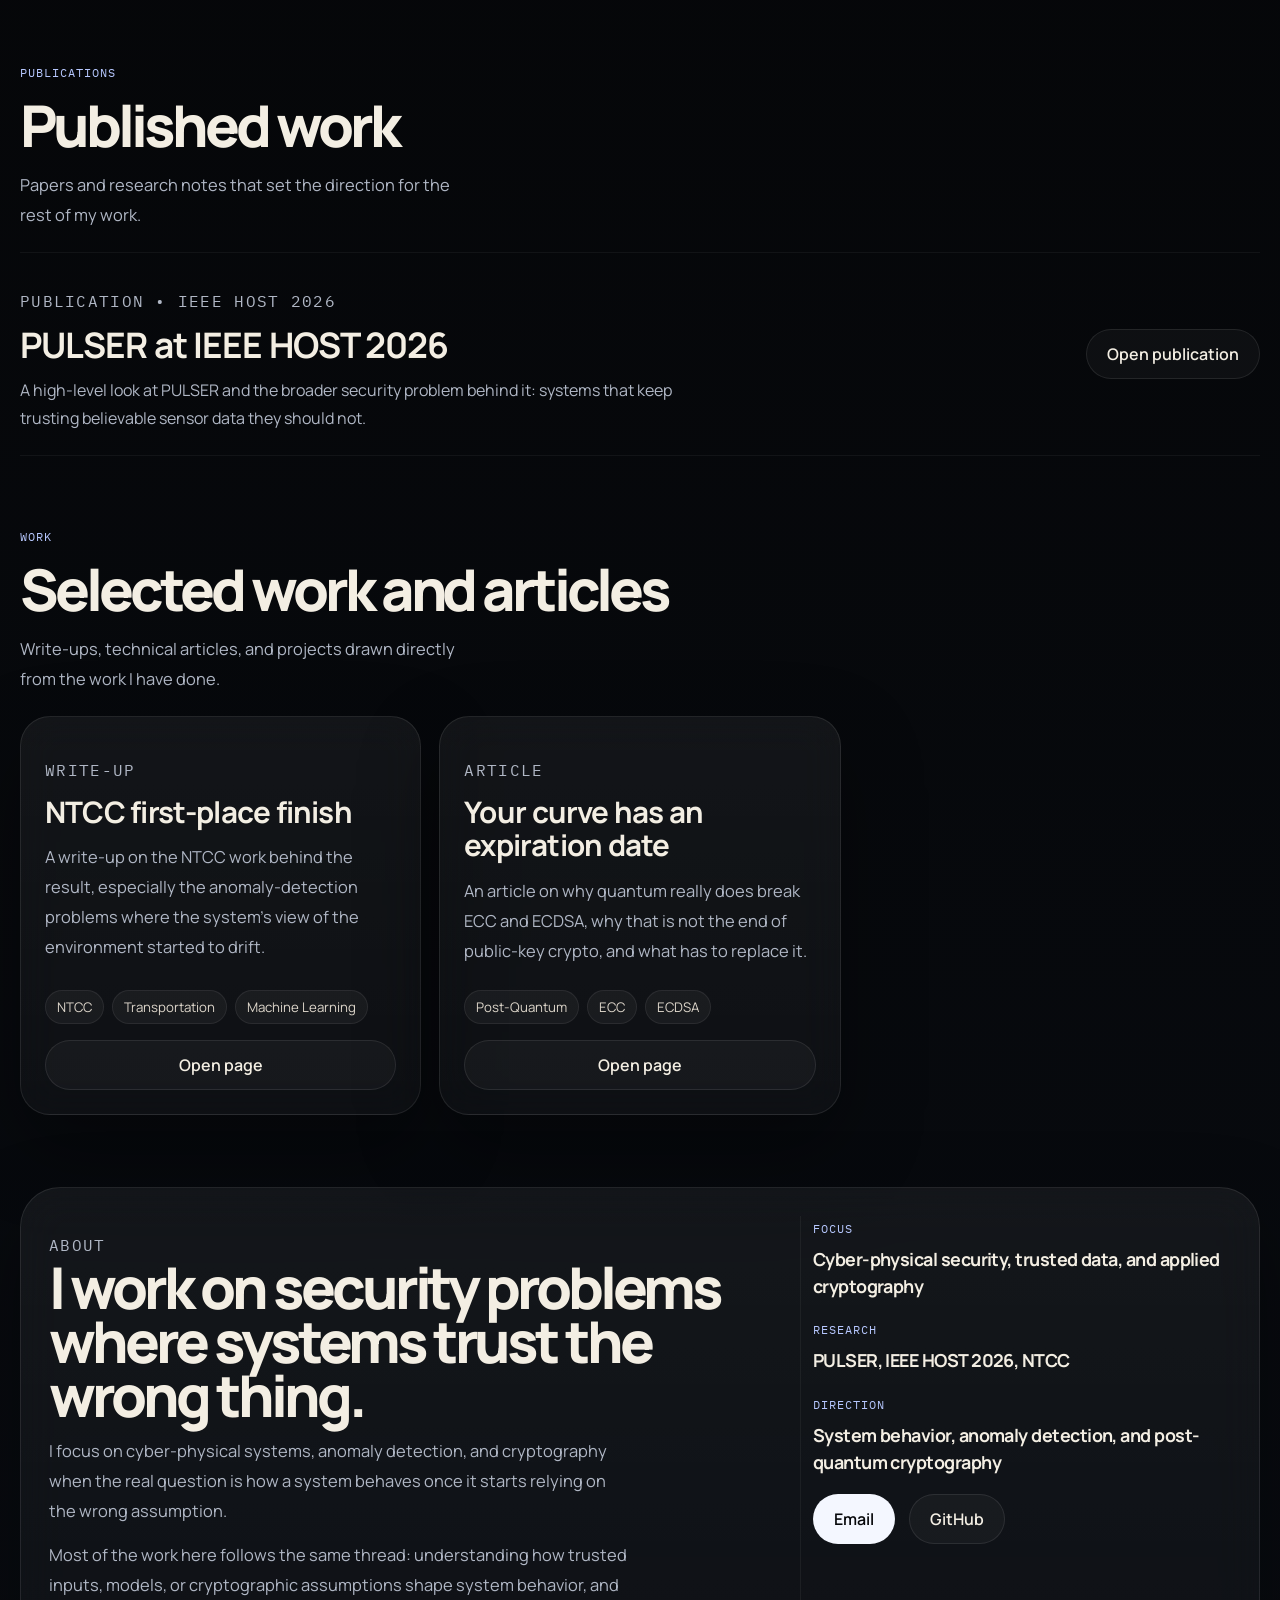
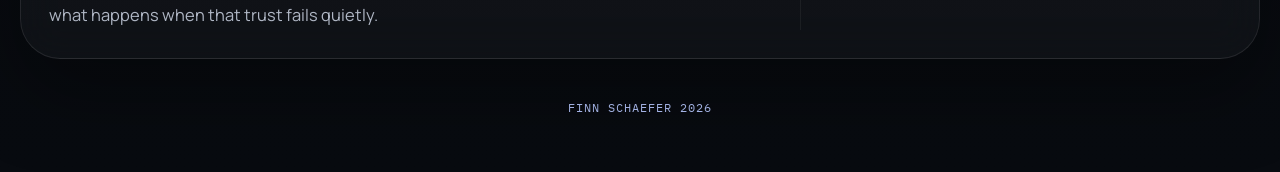
==== commit 2bbaee2e: "changes" ====
--- a/index.html
+++ b/index.html
@@ -5,7 +5,7 @@
   <meta name="viewport" content="width=device-width, initial-scale=1.0">
   <meta
     name="description"
-    content="Finn Schaefer publishes work on cyber-physical security, autonomous systems, perception trust, and applied security engineering."
+    content="Finn Schaefer publishes work on cyber-physical security, trusted data, cryptography, and applied security engineering."
   >
   <meta name="theme-color" content="#050608">
   <title>Finn Schaefer</title>
@@ -38,8 +38,8 @@
         <p class="eyebrow">Security engineer • researcher</p>
         <h1>Security research, systems work, and applied engineering</h1>
         <p class="lede">
-          I am a security engineer focused on cyber-physical security, autonomous systems, perception trust,
-          and applied security engineering.
+          I am a security engineer focused on cyber-physical security, systems that rely on trusted data,
+          practical cryptography, and applied security engineering.
         </p>
         <div class="hero-actions">
           <a class="button button-primary" href="#publications">View publications</a>
@@ -54,7 +54,7 @@
         </div>
         <div class="hero-note">
           <span class="hero-note-label">Currently</span>
-          <p>Extending ideas from PULSER, especially LiDAR manipulation that stays believable to the target system, into IT/OT and ICS environments such as electrical-grid telemetry and control.</p>
+          <p>Working on problems where trusted inputs and cryptographic assumptions shape system behavior, especially when the failure still looks normal to the system consuming it.</p>
         </div>
       </section>
 
@@ -74,7 +74,7 @@
           <p class="eyebrow">Publications</p>
           <h2>Published work</h2>
           <p class="section-copy">
-            Publications open into their own pages for the full write-up and official source links.
+            Papers and research notes that set the direction for the rest of my work.
           </p>
         </div>
         <div class="publications-list" id="posts-list"></div>
@@ -85,7 +85,7 @@
           <p class="eyebrow">Work</p>
           <h2>Selected work and articles</h2>
           <p class="section-copy">
-            Work cards now open into their own pages for longer write-ups and articles.
+            Write-ups, technical articles, and projects drawn directly from the work I have done.
           </p>
         </div>
         <div class="projects-grid" id="projects-list"></div>
@@ -94,14 +94,14 @@
       <section class="profile-card" id="about" data-reveal>
         <div class="profile-copy">
           <p class="eyebrow">About</p>
-          <h2>I work on security problems where trusted data shapes real systems.</h2>
+          <h2>I work on security problems where systems trust the wrong thing.</h2>
           <p>
-            I focus on cyber-physical systems, autonomous platforms, and the security problems that show up
-            when software, sensors, telemetry, and control logic all depend on each other.
+            I focus on cyber-physical systems, anomaly detection, and cryptography when the real question is
+            how a system behaves once it starts relying on the wrong assumption.
           </p>
           <p>
-            Most of the work here follows the same thread: understanding how trusted inputs can be manipulated,
-            why that matters operationally, and how those failures carry into real environments.
+            Most of the work here follows the same thread: understanding how trusted inputs, models, or
+            cryptographic assumptions shape system behavior, and what happens when that trust fails quietly.
           </p>
         </div>
 
@@ -109,7 +109,7 @@
           <div class="profile-stack">
             <div>
               <span class="stack-label">Focus</span>
-              <strong>Cyber-physical security, perception trust, and ICS</strong>
+              <strong>Cyber-physical security, trusted data, and applied cryptography</strong>
             </div>
             <div>
               <span class="stack-label">Research</span>
@@ -117,7 +117,7 @@
             </div>
             <div>
               <span class="stack-label">Direction</span>
-              <strong>IT/OT, telemetry integrity, and electrical-grid systems</strong>
+              <strong>System behavior, anomaly detection, and post-quantum cryptography</strong>
             </div>
           </div>
           <div class="contact-actions">
--- a/styles.css
+++ b/styles.css
@@ -397,7 +397,7 @@
   display: grid;
   grid-template-columns: minmax(0, 1fr) auto;
   gap: 24px;
-  align-items: end;
+  align-items: center;
   padding: 22px 0;
   border-top: 1px solid var(--line-soft);
   color: inherit;
@@ -595,11 +595,13 @@
 
 .article-shell {
   display: grid;
+  justify-items: center;
   gap: 28px;
   padding-top: 16px;
 }
 
 .article-panel {
+  width: min(100%, 1040px);
   padding: clamp(24px, 4vw, 42px);
   border: 1px solid var(--line);
   border-radius: var(--radius-lg);
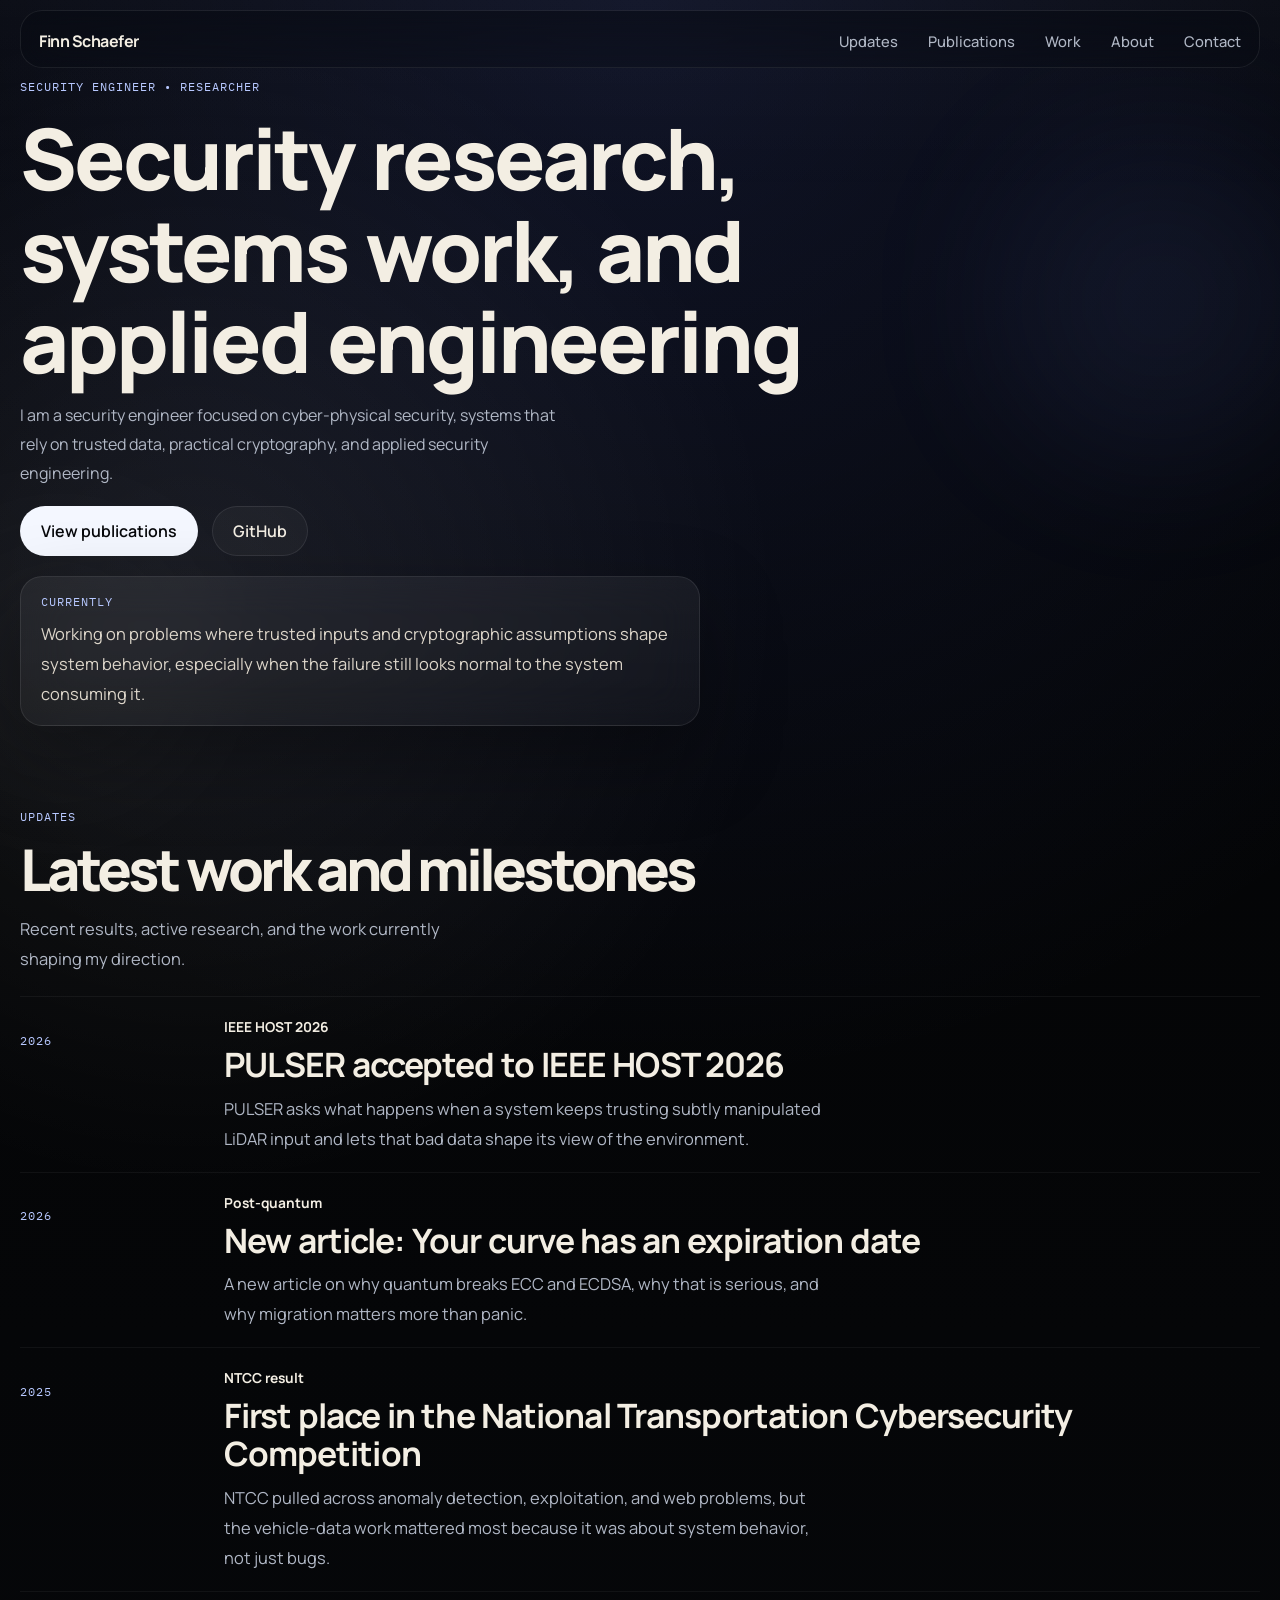
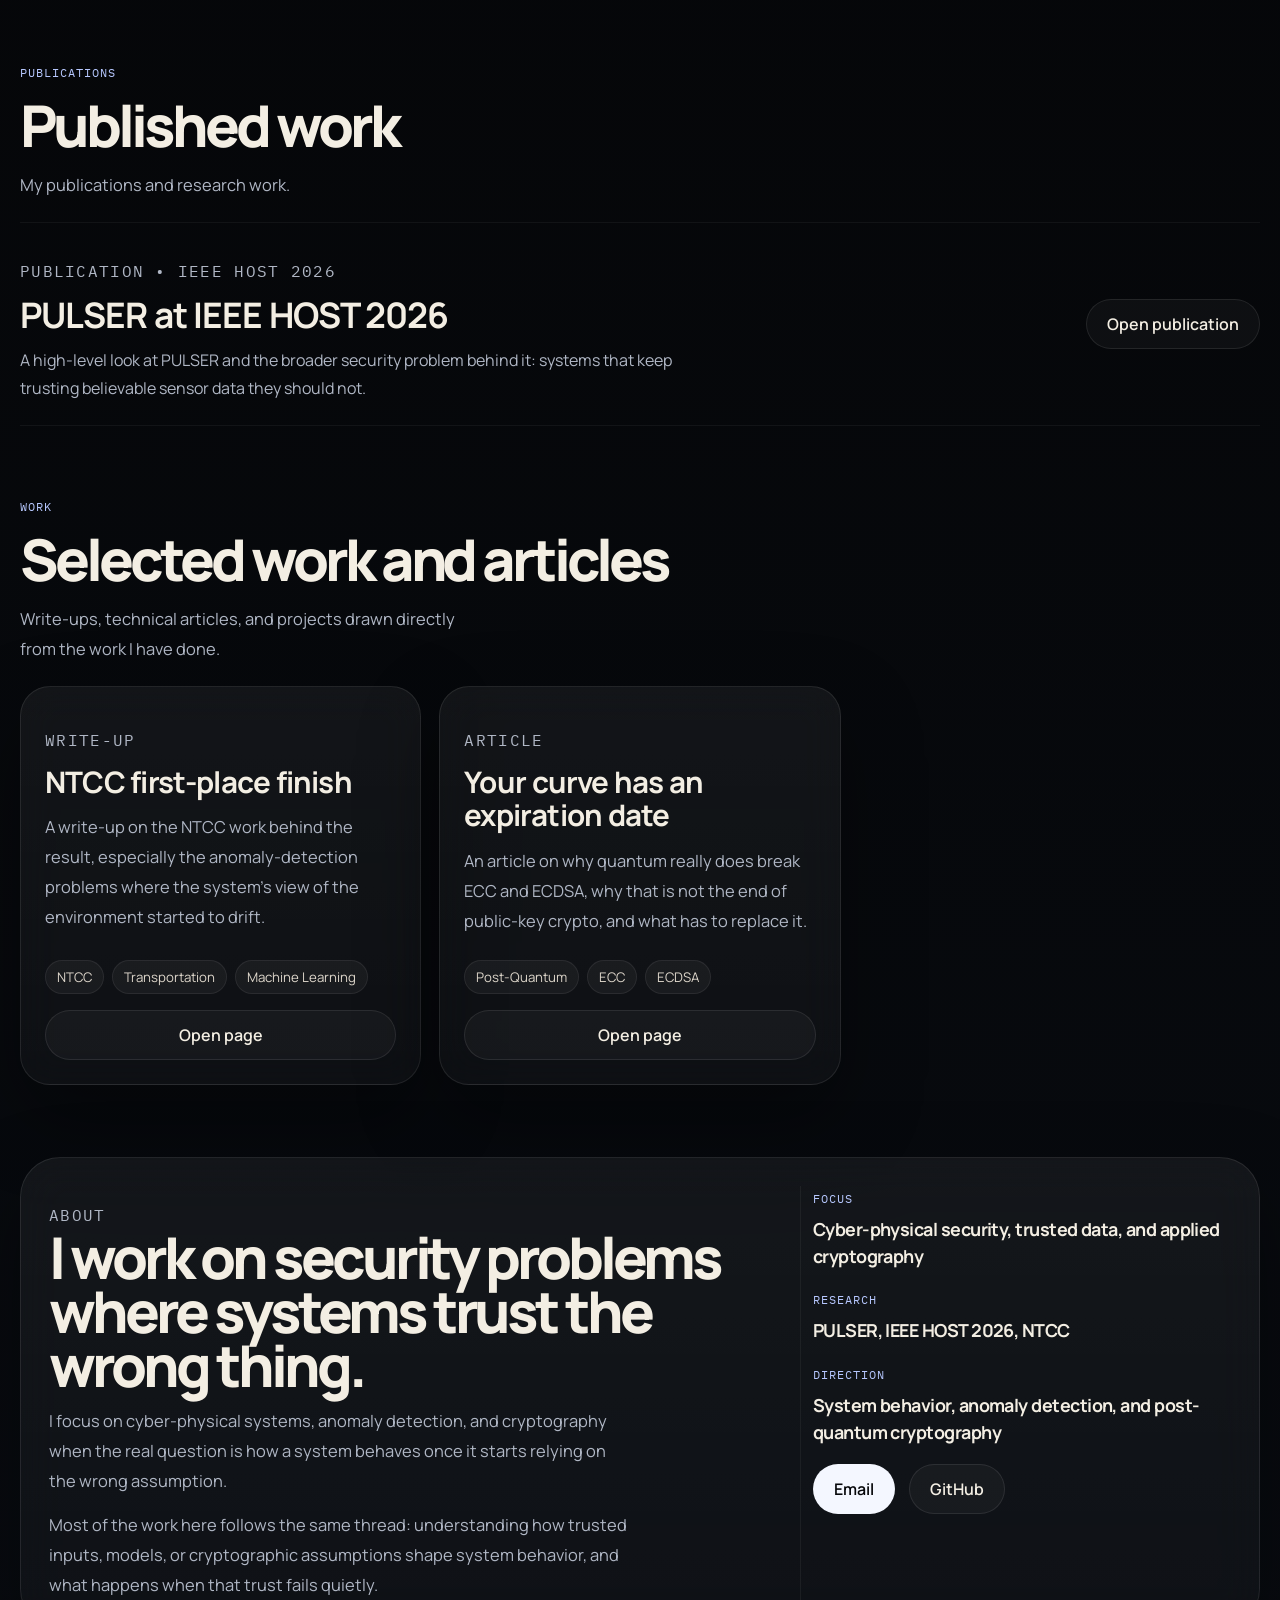
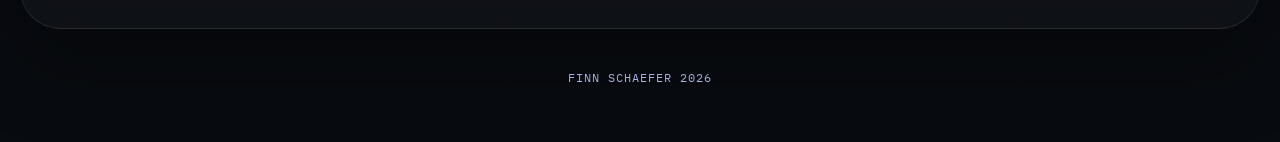
==== commit 96f4d189: "verbage" ====
--- a/index.html
+++ b/index.html
@@ -74,7 +74,7 @@
           <p class="eyebrow">Publications</p>
           <h2>Published work</h2>
           <p class="section-copy">
-            Papers and research notes that set the direction for the rest of my work.
+            My publications and research work.
           </p>
         </div>
         <div class="publications-list" id="posts-list"></div>
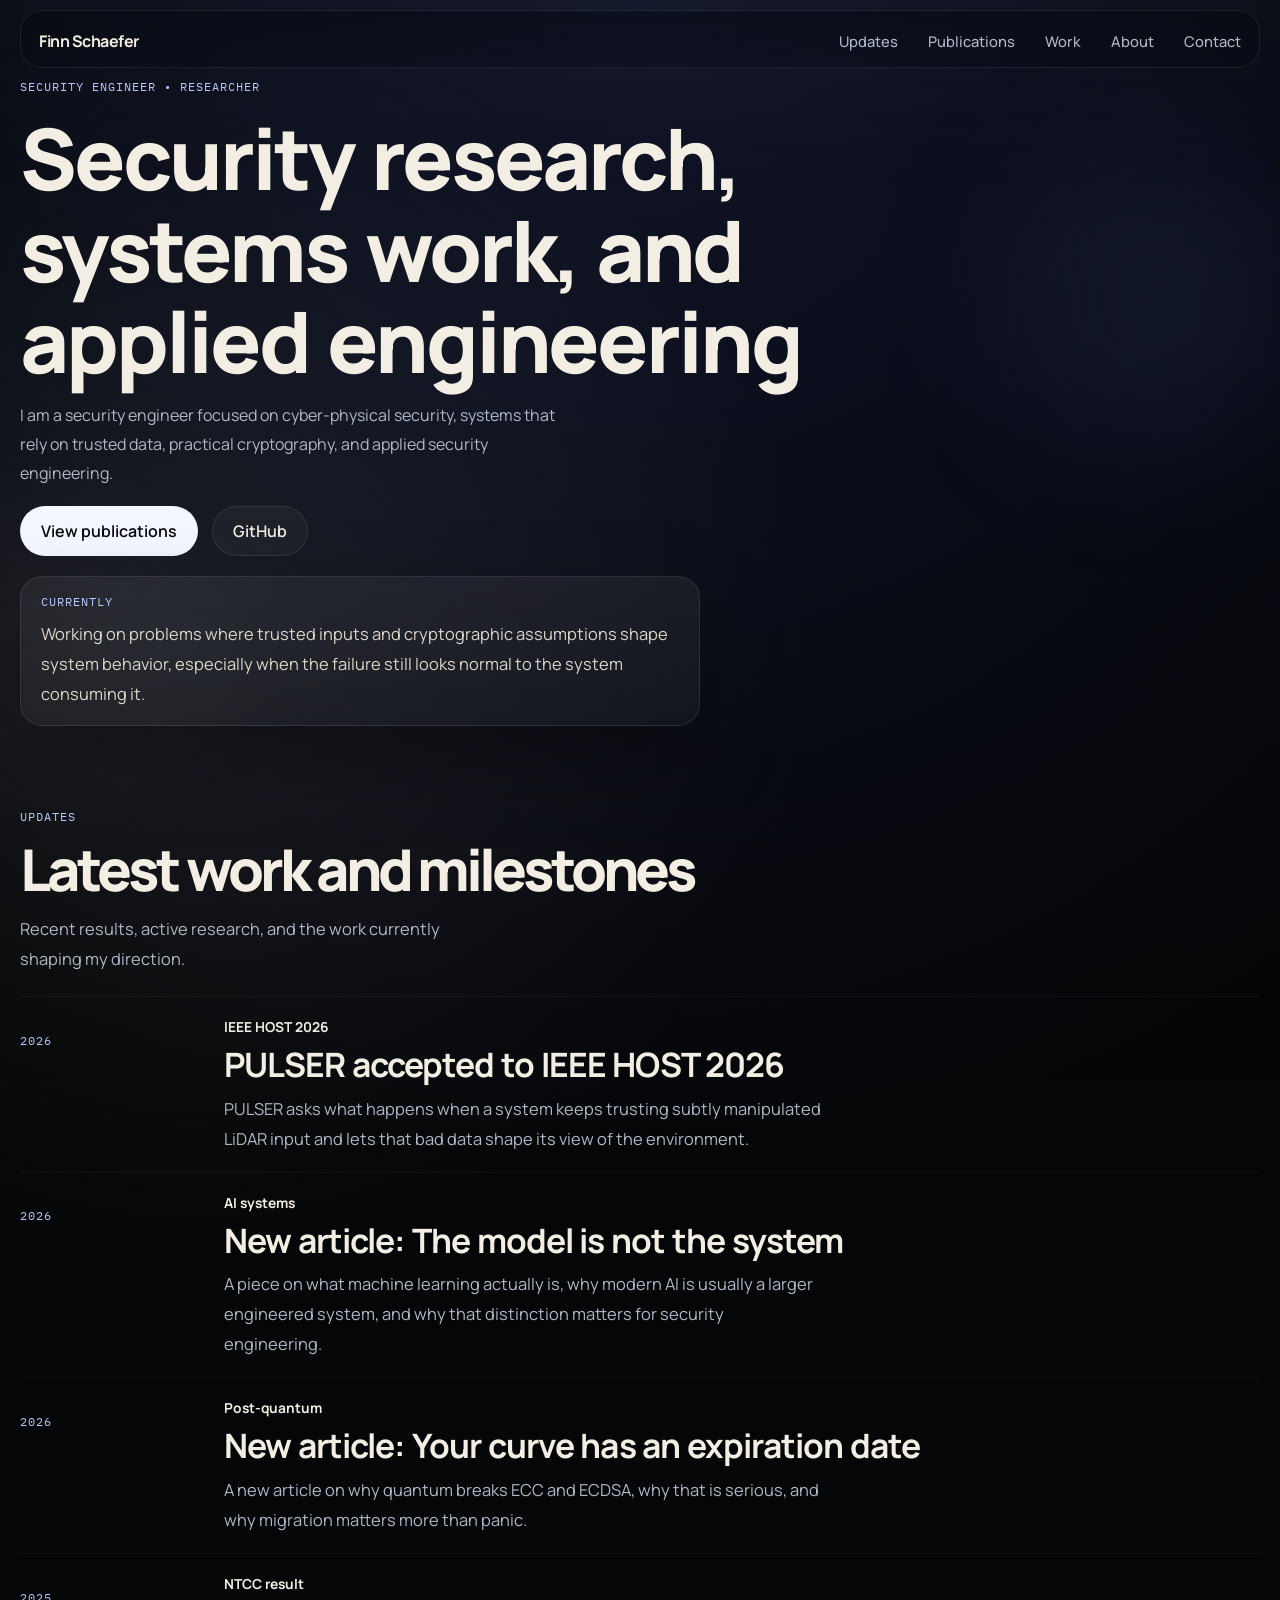
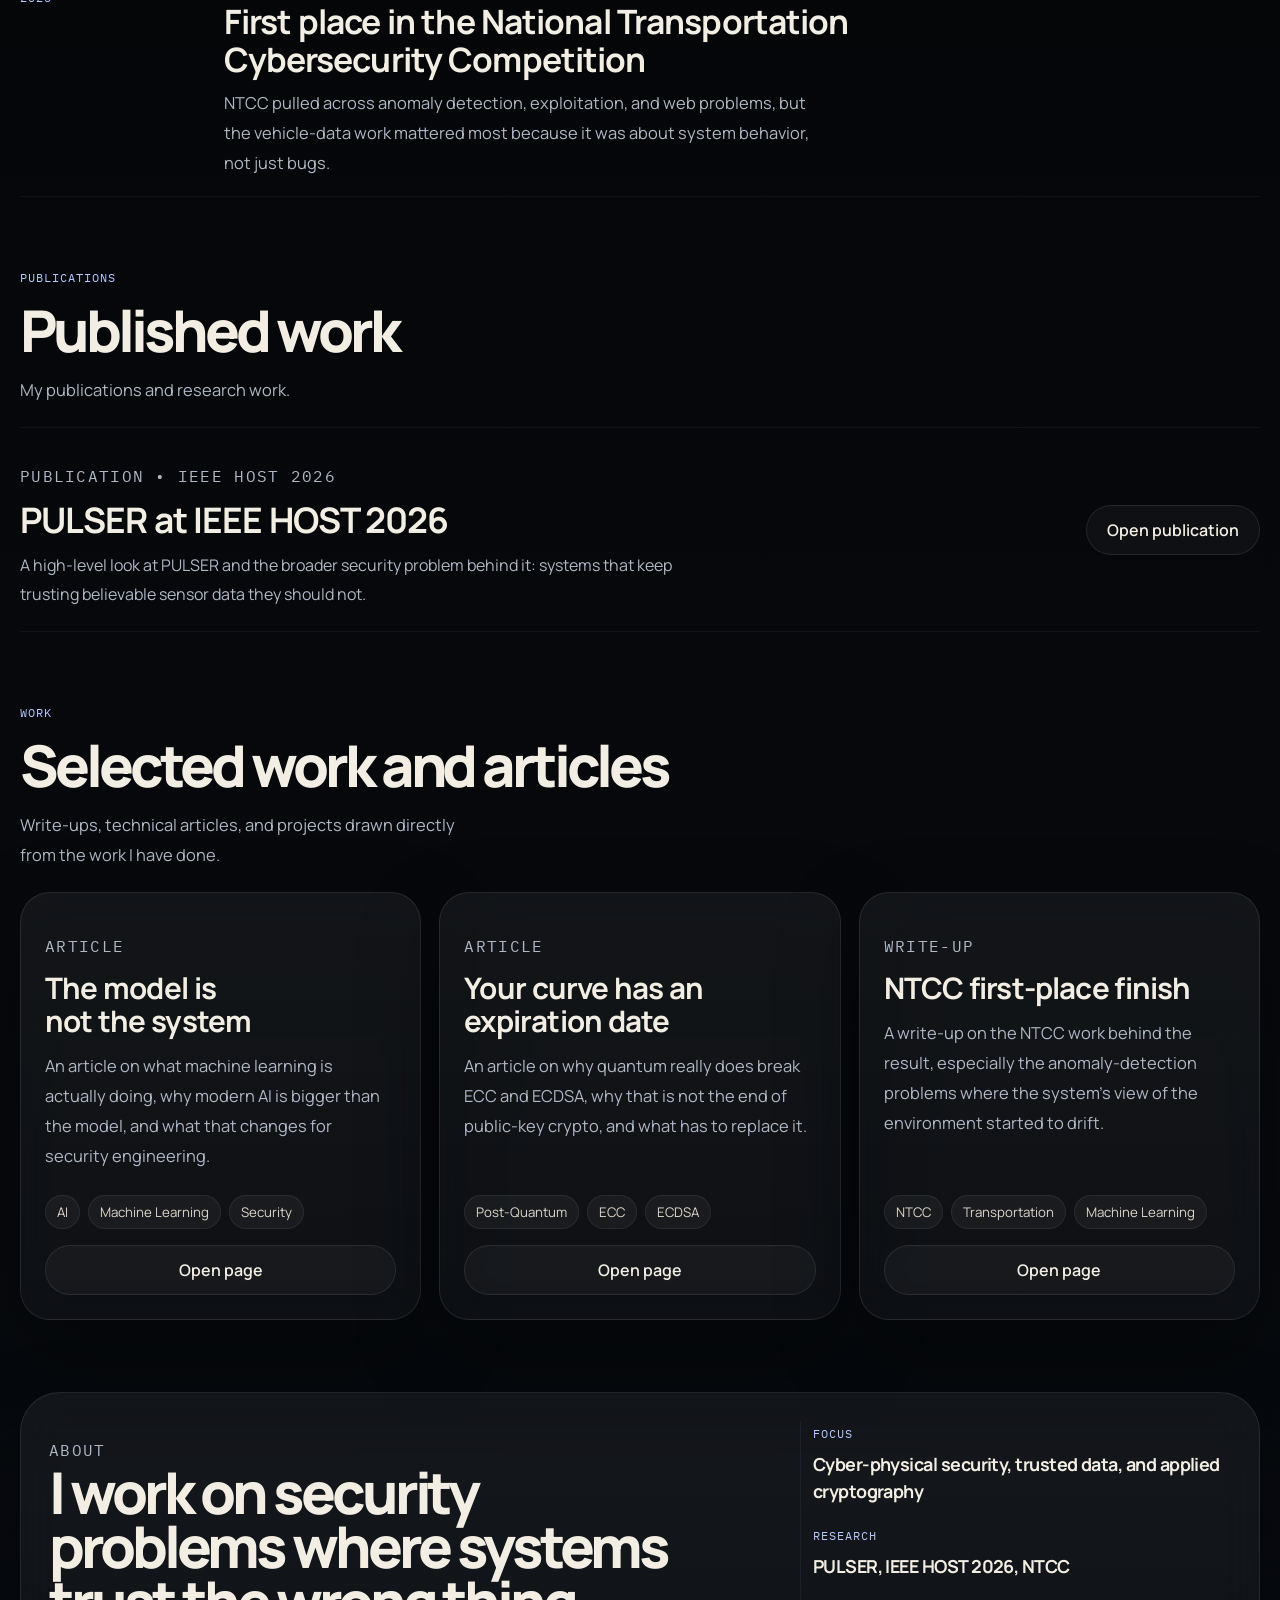
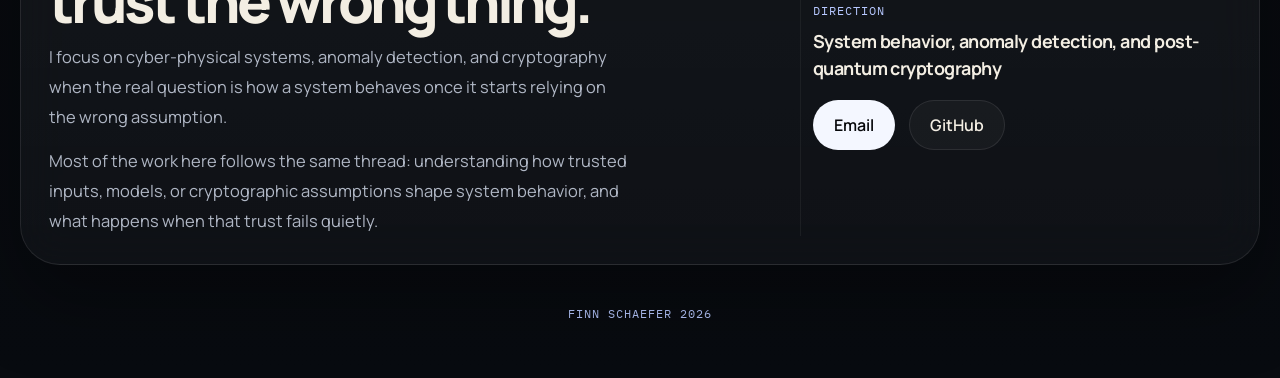
==== commit 5006eb91: "new article" ====
--- a/index.html
+++ b/index.html
@@ -35,7 +35,7 @@
 
     <main id="top" tabindex="-1">
       <section class="hero" data-reveal>
-        <p class="eyebrow">Security engineer • researcher</p>
+        <p class="eyebrow">Security engineer &bull; researcher</p>
         <h1>Security research, systems work, and applied engineering</h1>
         <p class="lede">
           I am a security engineer focused on cyber-physical security, systems that rely on trusted data,
--- a/styles.css
+++ b/styles.css
@@ -188,6 +188,7 @@
   letter-spacing: -0.07em;
   line-height: 0.94;
   font-weight: 800;
+  text-wrap: balance;
 }
 
 .hero h1 {
@@ -340,11 +341,14 @@
 
 .update-copy h3,
 .post-card h3,
-.project-card h3 {
+.project-card h3,
+.publication-copy h3,
+.article-title {
   margin: 0;
   letter-spacing: -0.028em;
   line-height: 1.12;
   word-spacing: 0.015em;
+  text-wrap: balance;
 }
 
 .update-label {
@@ -747,28 +751,41 @@
 }
 
 @media (max-width: 720px) {
+  section,
+  aside,
+  main {
+    scroll-margin-top: 28px;
+  }
+
   .site-shell {
-    width: min(calc(100% - 20px), var(--max-width));
+    width: min(calc(100% - 16px), var(--max-width));
     padding-top: 0;
+    padding-bottom: 24px;
   }
 
   .site-header {
     position: relative;
-    top: 0;
+    top: auto;
     display: grid;
-    gap: 10px;
-    padding: 10px 14px 8px;
+    gap: 6px;
+    padding: 8px 12px 8px;
     margin-bottom: 12px;
+    border-radius: 18px;
+    background: linear-gradient(180deg, rgba(7, 10, 18, 0.42), rgba(7, 10, 18, 0.24));
+    box-shadow: none;
   }
 
   .brand {
-    font-size: 0.96rem;
+    font-size: 0.94rem;
+    line-height: 1.1;
   }
 
   .site-nav {
-    gap: 10px;
+    gap: 18px;
     overflow-x: auto;
-    padding: 2px 0 6px;
+    padding: 8px 2px 4px 0;
+    border-top: 1px solid var(--line-soft);
+    scroll-padding-inline: 8px;
     scrollbar-width: none;
     flex-wrap: nowrap;
     justify-content: flex-start;
@@ -780,19 +797,24 @@
 
   .site-nav a {
     white-space: nowrap;
-    font-size: 0.84rem;
-    padding: 8px 0;
+    font-size: 0.83rem;
+    padding: 4px 0;
+  }
+
+  main {
+    gap: 48px;
   }
 
   .hero {
-    padding: 10px 0 6px;
+    padding: 6px 0 2px;
   }
 
   .hero h1 {
-    max-width: 11.8ch;
-    font-size: clamp(2.45rem, 10.4vw, 3.45rem);
-    line-height: 1.06;
-    word-spacing: 0.02em;
+    max-width: 10.6ch;
+    font-size: clamp(2.25rem, 10vw, 3.2rem);
+    line-height: 1.02;
+    letter-spacing: -0.03em;
+    word-spacing: 0.03em;
   }
 
   .eyebrow,
@@ -814,9 +836,19 @@
   .hero-note p,
   .update-copy p,
   .post-card p,
-  .project-card p {
+  .project-card p,
+  .publication-copy p,
+  .article-body p,
+  .article-body li {
     font-size: 0.96rem;
     line-height: 1.72;
+  }
+
+  .lede,
+  .section-copy,
+  .profile-copy p,
+  .hero-note p {
+    max-width: 100%;
   }
 
   .hero-actions,
@@ -830,30 +862,34 @@
   }
 
   .section-block {
-    gap: 18px;
+    gap: 16px;
   }
 
   .section-intro h2,
   .profile-copy h2 {
-    font-size: clamp(1.75rem, 8vw, 2.5rem);
-    line-height: 1.02;
+    font-size: clamp(1.65rem, 7.6vw, 2.35rem);
+    line-height: 1.04;
   }
 
   .update-item {
-    gap: 10px;
-    padding: 14px 0;
+    gap: 8px;
+    padding: 16px 0 18px;
   }
 
   .update-date {
     padding-top: 0;
   }
 
+  .update-label {
+    margin-bottom: 8px;
+    font-size: 0.8rem;
+  }
+
   .update-copy h3 {
-    font-size: 1.28rem;
-    line-height: 1.12;
-  }
-
-  .posts-grid,
+    font-size: 1.22rem;
+    line-height: 1.08;
+  }
+
   .projects-grid {
     grid-template-columns: 1fr;
     gap: 14px;
@@ -861,23 +897,19 @@
 
   .publication-item {
     grid-template-columns: 1fr;
-    gap: 16px;
+    gap: 14px;
     align-items: start;
-    padding: 16px 0;
+    padding: 18px 0;
   }
 
   .publication-copy h3 {
-    font-size: 1.4rem;
-    line-height: 1.1;
-  }
-
-  .publication-copy p {
-    font-size: 0.96rem;
-    line-height: 1.72;
+    font-size: 1.32rem;
+    line-height: 1.08;
   }
 
   .publication-open {
     width: 100%;
+    min-width: 0;
   }
 
   .post-card,
@@ -885,33 +917,57 @@
     min-height: auto;
   }
 
+  .project-card p {
+    max-width: 100%;
+  }
+
   .article-shell {
-    padding-top: 10px;
+    gap: 18px;
+    padding-top: 8px;
   }
 
   .article-title {
+    max-width: 11.5ch;
+    font-size: clamp(1.9rem, 8vw, 2.7rem);
+    line-height: 1.02;
+  }
+
+  .article-lede {
     max-width: 100%;
-    font-size: clamp(2rem, 8vw, 3rem);
-    line-height: 1.04;
-  }
-
-  .article-lede {
+    font-size: 0.98rem;
+    line-height: 1.7;
+  }
+
+  .article-body {
+    gap: 14px;
+    margin-top: 20px;
+  }
+
+  .article-body h2 {
+    max-width: 100%;
+    font-size: 1.18rem;
+    line-height: 1.08;
+  }
+
+  .article-equation {
+    max-width: 100%;
+    padding: 12px 14px;
+    border-radius: 18px;
+  }
+
+  .article-equation .katex {
     font-size: 1rem;
-    line-height: 1.68;
-  }
-
-  .article-body {
-    gap: 16px;
-    margin-top: 22px;
-  }
-
-  .article-body h2 {
-    font-size: 1.24rem;
-  }
-
-  .article-equation {
-    padding: 14px 16px;
-    border-radius: 18px;
+  }
+
+  .article-notes,
+  .article-body ul,
+  .article-body p {
+    max-width: 100%;
+  }
+
+  .article-actions {
+    gap: 10px;
+    margin-top: 26px;
   }
 
   .article-actions .button {
@@ -924,12 +980,12 @@
   .hero-note,
   .article-panel {
     padding: 18px;
-    border-radius: 24px;
+    border-radius: 22px;
   }
 
   .post-card h3,
   .project-card h3 {
-    font-size: 1.5rem;
+    font-size: 1.38rem;
     line-height: 1.08;
   }
 
@@ -945,23 +1001,16 @@
   }
 
   .profile-card {
-    gap: 22px;
+    gap: 18px;
   }
 
   .profile-stack {
-    gap: 16px;
+    gap: 14px;
   }
 
   .profile-stack strong {
-    font-size: 1rem;
-  }
-
-  .dialog-article {
-    padding: 4px 20px 20px;
-  }
-
-  .dialog-link {
-    width: 100%;
+    font-size: 0.98rem;
+    line-height: 1.42;
   }
 }
 
@@ -970,8 +1019,22 @@
     width: min(calc(100% - 16px), var(--max-width));
   }
 
+  main {
+    gap: 42px;
+  }
+
+  .site-header {
+    padding: 8px 11px 8px;
+  }
+
   .hero h1 {
-    font-size: clamp(2.2rem, 10vw, 3rem);
+    max-width: 9.6ch;
+    font-size: clamp(2.05rem, 10.8vw, 2.75rem);
+  }
+
+  .section-intro h2,
+  .profile-copy h2 {
+    font-size: clamp(1.52rem, 7.2vw, 2rem);
   }
 
   .button,
@@ -986,11 +1049,6 @@
     font-size: 0.78rem;
     padding: 6px 10px;
   }
-
-  .post-dialog {
-    width: min(100% - 12px, 720px);
-    border-radius: 22px;
-  }
 }
 
 @media (prefers-reduced-motion: reduce) {
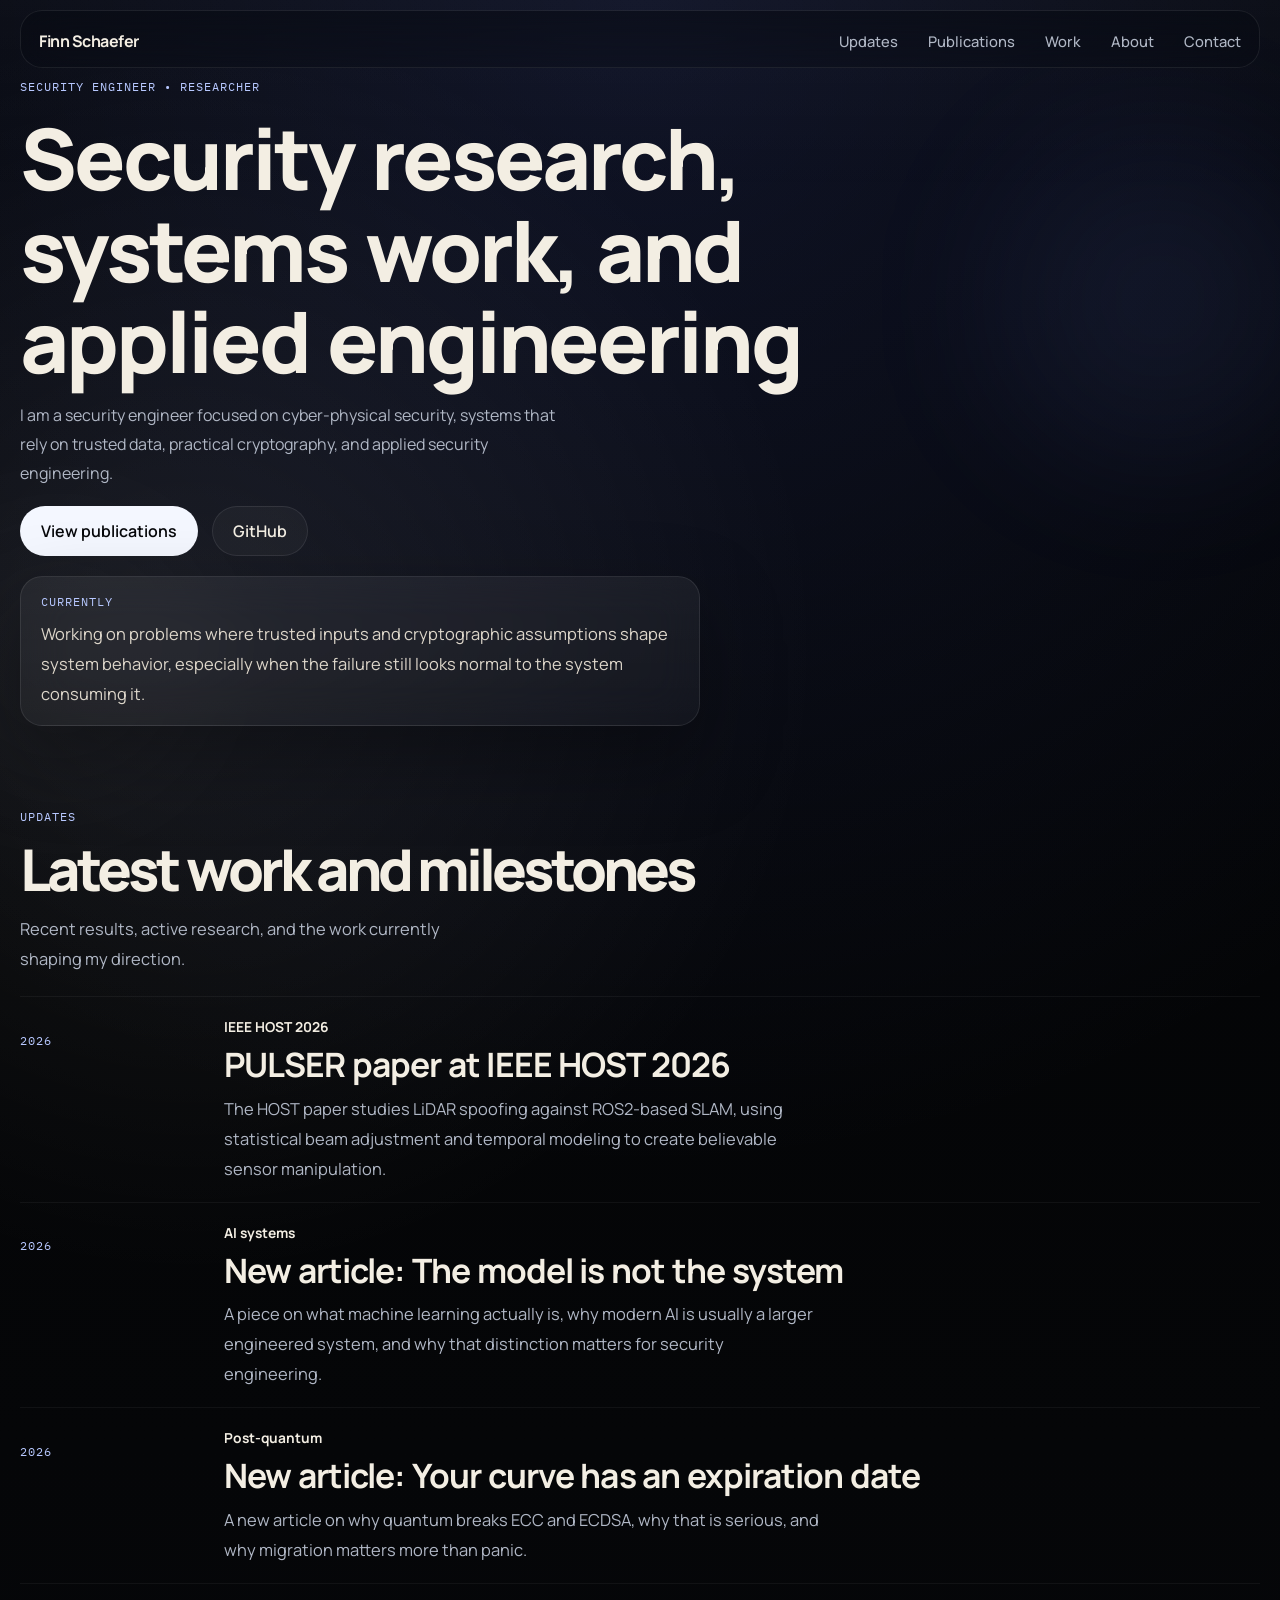
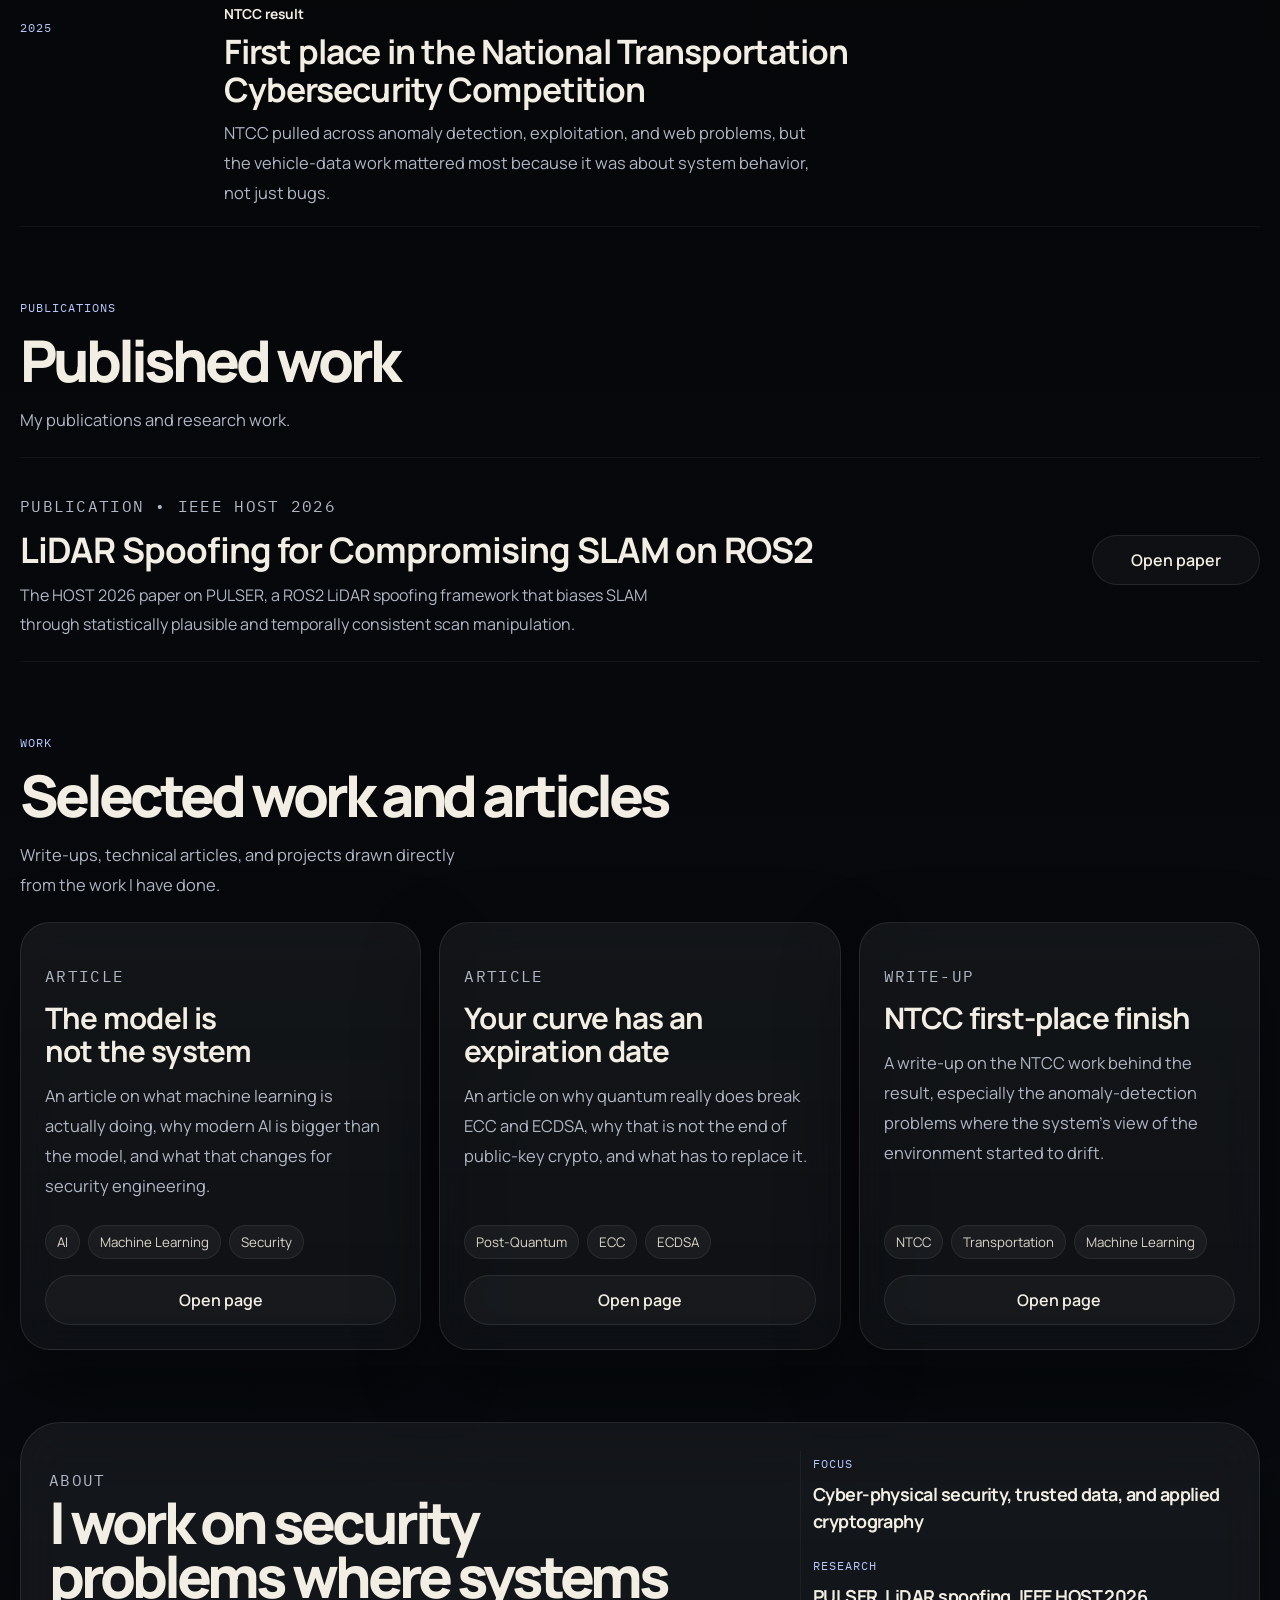
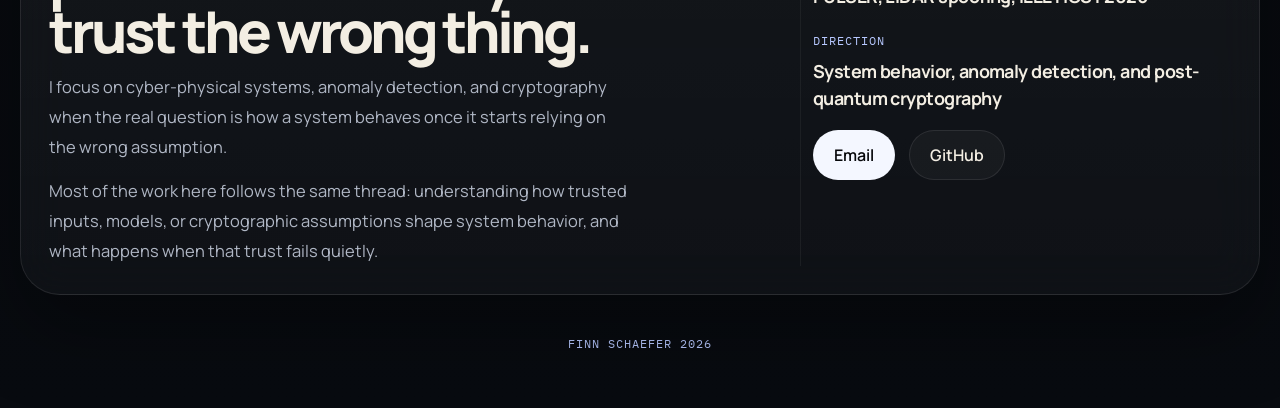
==== commit 2178b04c: "paper upload!" ====
--- a/index.html
+++ b/index.html
@@ -113,7 +113,7 @@
             </div>
             <div>
               <span class="stack-label">Research</span>
-              <strong>PULSER, IEEE HOST 2026, NTCC</strong>
+              <strong>PULSER, LiDAR spoofing, IEEE HOST 2026</strong>
             </div>
             <div>
               <span class="stack-label">Direction</span>
--- a/styles.css
+++ b/styles.css
@@ -648,6 +648,66 @@
   line-height: 1.84;
 }
 
+.paper-summary {
+  max-width: 86ch;
+  padding: 18px 20px;
+  border: 1px solid var(--line-soft);
+  border-radius: 24px;
+  background: rgba(255, 255, 255, 0.03);
+}
+
+.paper-meta {
+  display: grid;
+  gap: 14px;
+  margin: 0;
+}
+
+.paper-meta div {
+  display: grid;
+  grid-template-columns: 110px minmax(0, 1fr);
+  gap: 18px;
+}
+
+.paper-meta dt {
+  color: var(--accent);
+  font-family: "IBM Plex Mono", monospace;
+  font-size: 0.76rem;
+  font-weight: 500;
+  letter-spacing: 0.08em;
+  text-transform: uppercase;
+}
+
+.paper-meta dd {
+  margin: 0;
+  color: var(--muted-strong);
+  font-size: 1rem;
+  line-height: 1.62;
+}
+
+.paper-citation {
+  max-width: 86ch;
+  margin: 0;
+  padding: 18px;
+  border: 1px solid var(--line-soft);
+  border-radius: 20px;
+  background: rgba(255, 255, 255, 0.03);
+  color: var(--muted-strong);
+  font-family: "IBM Plex Mono", monospace;
+  font-size: 0.86rem;
+  line-height: 1.72;
+  overflow-x: auto;
+  white-space: pre-wrap;
+}
+
+.paper-embed {
+  display: block;
+  width: 100%;
+  min-height: 720px;
+  border: 1px solid var(--line-soft);
+  border-radius: 24px;
+  background: rgba(255, 255, 255, 0.03);
+}
+
 .article-body h2 {
   max-width: 30ch;
   margin: 10px 0 2px;
@@ -959,6 +1019,30 @@
     font-size: 1rem;
   }
 
+  .paper-summary {
+    max-width: 100%;
+    padding: 14px;
+    border-radius: 18px;
+  }
+
+  .paper-meta div {
+    grid-template-columns: 1fr;
+    gap: 4px;
+  }
+
+  .paper-citation {
+    max-width: 100%;
+    padding: 14px;
+    border-radius: 18px;
+    font-size: 0.76rem;
+    line-height: 1.62;
+  }
+
+  .paper-embed {
+    min-height: 520px;
+    border-radius: 18px;
+  }
+
   .article-notes,
   .article-body ul,
   .article-body p {
